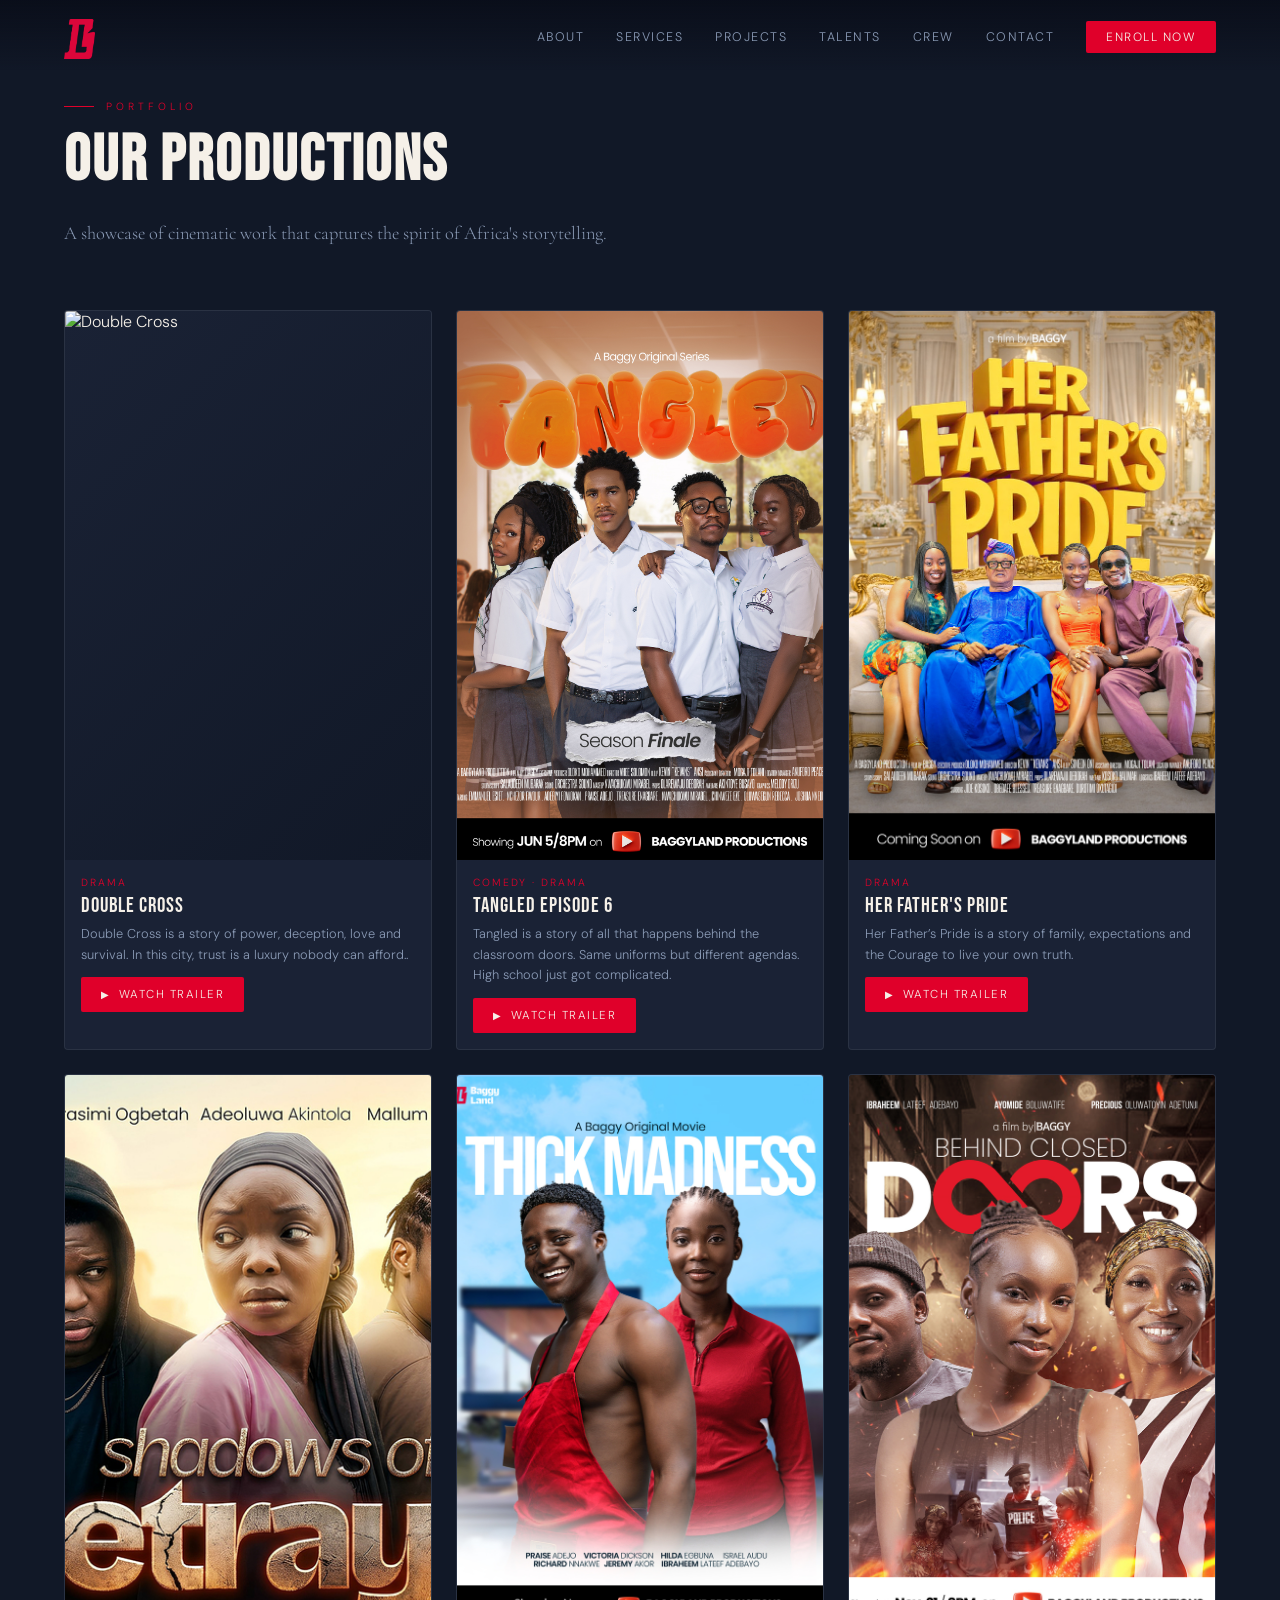
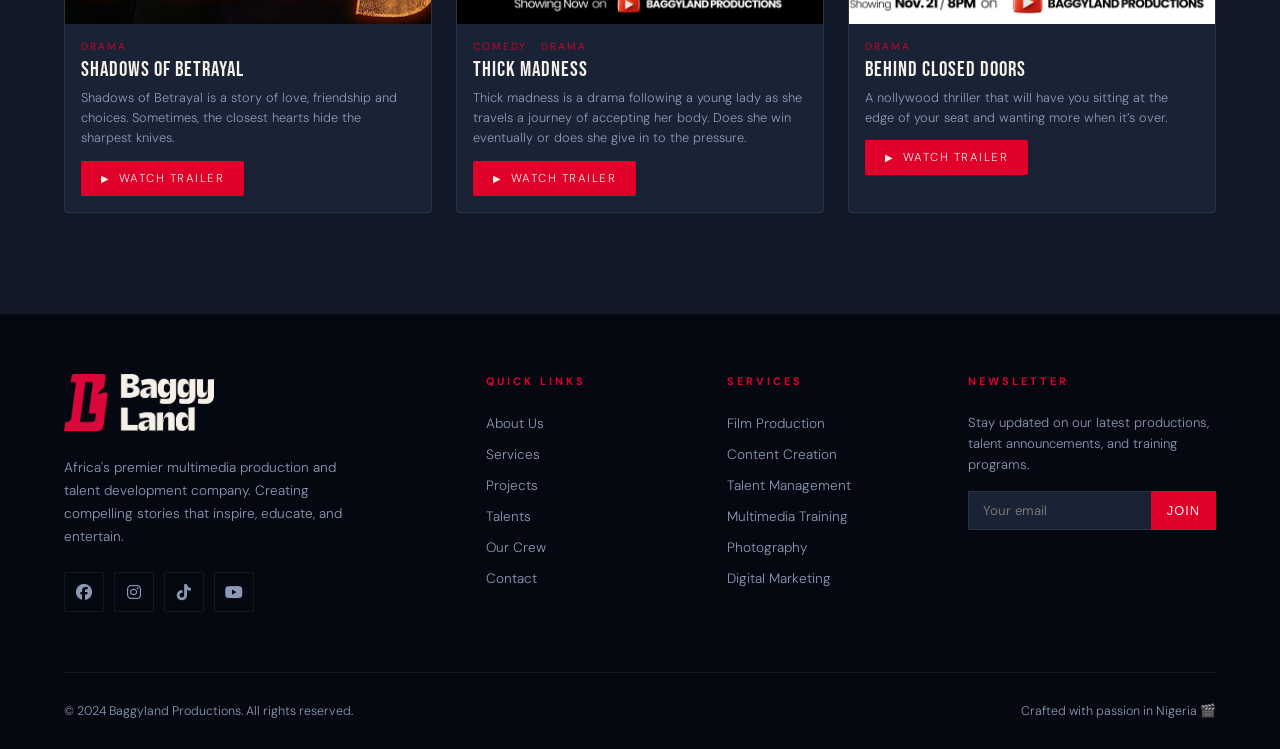
==== projects.html @ 24b7cfb7 "Initial commit" ====
<!DOCTYPE html>
<html lang="en">
<head>
<meta charset="UTF-8">
<meta name="viewport" content="width=device-width, initial-scale=1.0">
<title>Baggyland Productions | Film · Talent · Training</title>
<link rel="preconnect" href="https://fonts.googleapis.com">
<link href="https://fonts.googleapis.com/css2?family=Bebas+Neue&family=Cormorant+Garamond:ital,wght@0,300;0,400;0,600;1,300;1,400&family=DM+Sans:wght@300;400;500&display=swap" rel="stylesheet">
<link rel="stylesheet" href="https://cdnjs.cloudflare.com/ajax/libs/font-awesome/6.5.0/css/all.min.css" />
<link rel="stylesheet" href="css/style.css">
</head>
<body>

<!-- ─── NAV ─── -->
<nav id="mainNav">
  <a href="index.html" class="nav-logo">
    <!-- BAGGY<span>LAND</span> -->
     <img src="img/logo-main.png" alt="BaggyLand Productions Logo" style="height: 55px; padding-top: 15px;">
  </a>
  <ul class="nav-links" id="navLinks">
    <li><a href="#about">About</a></li>
    <li><a href="#services">Services</a></li>
    <li><a href="projects.html">Projects</a></li>
    <li><a href="#talents">Talents</a></li>
    <li><a href="#crew">Crew</a></li>
    <li><a href="#contact">Contact</a></li>
    <li><a href="#training" class="cta-nav">Enroll Now</a></li>
  </ul>
  <div class="hamburger" id="hamburger" onclick="toggleNav()">
    <span></span><span></span><span></span>
  </div>
</nav>

<!-- ─── PROJECTS ─── -->
<section id="projects">
  <div class="section-label">Portfolio</div>
  <h2 class="section-title">OUR PRODUCTIONS</h2>
  <p class="section-body">A showcase of cinematic work that captures the spirit of Africa's storytelling.</p>
  <div class="projects-grid">

    <div class="project-card">
      <div class="project-poster">
        <div class="poster-placeholder">
          <!-- <span class="poster-icon">🎬</span>
          <span class="poster-title-text">Her Father's Pride</span> -->
          <img src="img/projects/double cross idea 4.jpg" alt="Double Cross" style="width:100%;height:100%;object-fit:cover;">
        </div>
        <div class="project-overlay">
          <a href="https://youtu.be/qN17_qWhwe0?si=dh6-2VmSvGnfI-eP" target="_blank" class="btn-trailer">Watch Trailer</a>
        </div>
      </div>
      <div class="project-info">
        <div class="project-genre">Drama</div>
        <div class="project-title">Double Cross</div>
        <p class="project-synopsis">Double Cross is a story of power, deception, love and survival. In this city, trust is a luxury nobody can afford..</p>
        <a href="https://youtu.be/qN17_qWhwe0?si=dh6-2VmSvGnfI-eP" target="_blank" class="btn-trailer">Watch Trailer</a>
      </div>
    </div>


    <div class="project-card">
      <div class="project-poster">
        <div class="poster-placeholder">
          <!-- <span class="poster-icon">🎬</span>
          <span class="poster-title-text">Her Father's Pride</span> -->
          <img src="img/projects/tangled episode finale ig.jpg" alt="Tangled Episode 6" style="width:100%;height:100%;object-fit:cover;">
        </div>
        <div class="project-overlay">
          <a href="https://youtu.be/yL7bYCGACjY?si=Y28kYSCqZ-mWB1Cw" target="_blank" class="btn-trailer">Watch Trailer</a>
        </div>
      </div>
      <div class="project-info">
        <div class="project-genre">Comedy · Drama</div>
        <div class="project-title">Tangled Episode 6</div>
        <p class="project-synopsis">Tangled is a story of all that happens behind the classroom doors. Same uniforms but different agendas. High school just got complicated.</p>
        <a href="https://youtu.be/yL7bYCGACjY?si=Y28kYSCqZ-mWB1Cw" target="_blank" class="btn-trailer">Watch Trailer</a>
      </div>
    </div>

    <div class="project-card">
      <div class="project-poster">
        <div class="poster-placeholder">
          <!-- <span class="poster-icon">🎬</span>
          <span class="poster-title-text">Her Father's Pride</span> -->
          <img src="img/projects/her fathers pride.jpg" alt="Her Father's Pride" style="width:100%;height:100%;object-fit:cover;">
        </div>
        <div class="project-overlay">
          <a href="https://youtu.be/IO1jCnKLi9Q?si=PxcuFds73wme22WH" target="_blank" class="btn-trailer">Watch Trailer</a>
        </div>
      </div>
      <div class="project-info">
        <div class="project-genre">Drama</div>
        <div class="project-title">Her Father's Pride</div>
        <p class="project-synopsis">Her Father’s Pride is a story of family, expectations and the Courage to live your own truth.</p>
        <a href="https://youtu.be/IO1jCnKLi9Q?si=PxcuFds73wme22WH" target="_blank" class="btn-trailer">Watch Trailer</a>
      </div>
    </div>

    <div class="project-card">
      <div class="project-poster">
        <div class="poster-placeholder">
          <!-- <span class="poster-icon">🎬</span>
          <span class="poster-title-text">Her Father's Pride</span> -->
          <img src="img/projects/shadows of betrayal sunny.jpg" alt="Her Father's Pride" style="width:100%;height:100%;object-fit:cover;">
        </div>
        <div class="project-overlay">
          <a href="https://youtu.be/3dz8m25Ck8c?si=QY5QgHJ9HHlAJlva" target="_blank" class="btn-trailer">Watch Trailer</a>
        </div>
      </div>
      <div class="project-info">
        <div class="project-genre">Drama</div>
        <div class="project-title">Shadows of Betrayal</div>
        <p class="project-synopsis">Shadows of Betrayal is a story of love, friendship and choices. Sometimes, the closest hearts hide the sharpest knives.</p>
        <a href="https://youtu.be/3dz8m25Ck8c?si=QY5QgHJ9HHlAJlva" target="_blank" class="btn-trailer">Watch Trailer</a>
      </div>
    </div>

    <div class="project-card">
      <div class="project-poster">
        <div class="poster-placeholder">
          <!-- <span class="poster-icon">🎬</span>
          <span class="poster-title-text">Her Father's Pride</span> -->
          <img src="img/projects/thick madness  ig.jpg" alt="Her Father's Pride" style="width:100%;height:100%;object-fit:cover;">
        </div>
        <div class="project-overlay">
          <a href="https://youtu.be/GvO7kq4cH2M?si=TKH3BB3u9Kuz_dfX" target="_blank" class="btn-trailer">Watch Trailer</a>
        </div>
      </div>
      <div class="project-info">
        <div class="project-genre">Comedy · Drama</div>
        <div class="project-title">Thick Madness</div>
        <p class="project-synopsis">Thick madness is a drama following a young lady as she travels a journey of accepting her body. Does she win eventually or does she give in to the pressure.</p>
        <a href="https://youtu.be/GvO7kq4cH2M?si=TKH3BB3u9Kuz_dfX" target="_blank" class="btn-trailer">Watch Trailer</a>
      </div>
    </div>

    <!-- <div class="project-card">
      <div class="project-poster">
        <div class="poster-placeholder">
          <span class="poster-icon">🎬</span>
          <span class="poster-title-text">The Night Before Christmas</span>
        </div>
        <div class="project-overlay">
          <a href="https://www.youtube.com" target="_blank" class="btn-trailer">Watch Trailer</a>
        </div>
      </div>
      <div class="project-info">
        <div class="project-genre">Drama · Thriller</div>
        <div class="project-title">The Night Before Christmas</div>
        <p class="project-synopsis">A gripping festive thriller that unravels dark secrets hidden beneath holiday celebrations.</p>
        <a href="https://www.youtube.com" target="_blank" class="btn-trailer">Watch Trailer</a>
      </div>
    </div> -->

    <div class="project-card">
      <div class="project-poster">
        <div class="poster-placeholder">
          <!-- <span class="poster-icon">🎬</span>
          <span class="poster-title-text">Her Father's Pride</span> -->
          <img src="img/projects/behind closed doors ig.jpg" alt="Her Father's Pride" style="width:100%;height:100%;object-fit:cover;">
        </div>
        <div class="project-overlay">
          <a href="https://youtu.be/ahxPGbLmHms?si=7SV67_KSi9Z5JS1G" target="_blank" class="btn-trailer">Watch Trailer</a>
        </div>
      </div>
      <div class="project-info">
        <div class="project-genre">Drama</div>
        <div class="project-title">Behind Closed Doors</div>
        <p class="project-synopsis">A nollywood thriller that will have you sitting at the edge of your seat and wanting more when it’s over.</p>
        <a href="https://youtu.be/ahxPGbLmHms?si=7SV67_KSi9Z5JS1G" target="_blank" class="btn-trailer">Watch Trailer</a>
      </div>
    </div>

    <!-- <div class="project-card" style="display:flex;align-items:center;justify-content:center;min-height:300px;border-style:dashed;">
      <div style="text-align:center;padding:40px;">
        <span style="font-size:2rem;display:block;margin-bottom:12px;opacity:0.3;">+</span>
        <div style="font-size:0.72rem;letter-spacing:2px;text-transform:uppercase;color:var(--text-muted);">More Coming Soon</div>
      </div>
    </div> -->

  </div>

</section>

<!-- ─── FOOTER ─── -->
<footer>
  <div class="footer-grid">
    <div class="footer-brand">
      <a href="index.html" class="nav-logo">
        <img src="img/footer logo.png" alt="BaggyLand Productions Logo" style="width: 150px;">
      </a>
      <p>Africa's premier multimedia production and talent development company. Creating compelling stories that inspire, educate, and entertain.</p>
      <div class="social-links" style="margin-top:1.5rem;">
        <a href="#" class="social-btn" title="Facebook"><span class="fab fa-facebook"></span></a>
        <a href="#" class="social-btn" title="Instagram"><span class="fab fa-instagram"></span></a>
        <a href="#" class="social-btn" title="TikTok"><span class="fab fa-tiktok"></span></a>
        <a href="#" class="social-btn" title="YouTube"><span class="fab fa-youtube"></span></a>
      </div>
    </div>
    <div class="footer-col">
      <h4>Quick Links</h4>
      <ul>
        <li><a href="#about">About Us</a></li>
        <li><a href="#services">Services</a></li>
        <li><a href="projects.html">Projects</a></li>
        <li><a href="#talents">Talents</a></li>
        <li><a href="#crew">Our Crew</a></li>
        <li><a href="#contact">Contact</a></li>
      </ul>
    </div>
    <div class="footer-col">
      <h4>Services</h4>
      <ul>
        <li><a href="#services">Film Production</a></li>
        <li><a href="#services">Content Creation</a></li>
        <li><a href="#services">Talent Management</a></li>
        <li><a href="#training">Multimedia Training</a></li>
        <li><a href="#services">Photography</a></li>
        <li><a href="#services">Digital Marketing</a></li>
      </ul>
    </div>
    <div class="footer-col">
      <h4>Newsletter</h4>
      <p style="font-size:0.82rem;color:var(--text-muted);line-height:1.6;margin-bottom:0.5rem;">Stay updated on our latest productions, talent announcements, and training programs.</p>
      <div class="newsletter-form">
        <input type="email" placeholder="Your email">
        <button type="button" onclick="handleNewsletter()">Join</button>
      </div>
    </div>
  </div>
  <div class="footer-bottom">
    <span>© 2024 Baggyland Productions. All rights reserved.</span>
    <span>Crafted with passion in Nigeria 🎬</span>
  </div>
</footer>

<script src="js/main.js"></script>
</body>
</html>
---- css/style.css ----
:root {
    --navy: #0a0e1a;
    --navy-mid: #111827;
    --navy-light: #1a2235;
    --red: #e0002a;
    --red-dark: #b00020;
    --white: #f5f0e8;
    --cream: #ede8df;
    --gold: #c9a84c;
    --text-muted: #8a9ab5;
    --border: rgba(255,255,255,0.07);
  }

  *, *::before, *::after { box-sizing: border-box; margin: 0; padding: 0; }

  html { scroll-behavior: smooth; }

  body {
    background: var(--navy);
    color: var(--white);
    font-family: 'DM Sans', sans-serif;
    font-weight: 300;
    overflow-x: hidden;
  }

  /* ─── SCROLLBAR ─── */
  ::-webkit-scrollbar { width: 4px; }
  ::-webkit-scrollbar-track { background: var(--navy); }
  ::-webkit-scrollbar-thumb { background: var(--red); border-radius: 2px; }

  /* ─── NAV ─── */
  nav {
    position: fixed; top: 0; width: 100%; z-index: 999;
    padding: 0 5%;
    display: flex; align-items: center; justify-content: space-between;
    height: 70px;
    background: linear-gradient(to bottom, rgba(10,14,26,0.98), rgba(10,14,26,0.0));
    transition: background 0.4s;
  }
  nav.scrolled { background: rgba(10,14,26,0.98); border-bottom: 1px solid var(--border); }

  .nav-logo {
    font-family: 'Bebas Neue', sans-serif;
    font-size: 1.6rem;
    letter-spacing: 2px;
    color: var(--white);
    text-decoration: none;
  }
  .nav-logo span { color: var(--red); }
  
  .nav-links {
    display: flex; gap: 2rem; list-style: none;
    align-items: center;
  }
  .nav-links a {
    color: var(--text-muted); text-decoration: none;
    font-size: 0.78rem; letter-spacing: 1.5px; text-transform: uppercase;
    transition: color 0.2s;
  }
  .nav-links a:hover { color: var(--white); }
  .nav-links .cta-nav {
    background: var(--red); color: var(--white);
    padding: 8px 20px; border-radius: 2px;
    font-size: 0.75rem; letter-spacing: 1.5px;
  }
  .nav-links .cta-nav:hover { background: var(--red-dark); color: var(--white); }

  .hamburger { display: none; flex-direction: column; gap: 5px; cursor: pointer; }
  .hamburger span { width: 24px; height: 2px; background: var(--white); transition: all 0.3s; }

  /* ─── HERO ─── */
  #hero {
    position: relative; height: 100vh; min-height: 650px;
    display: flex; align-items: center;
    overflow: hidden;
  }

  .hero-bg {
    position: absolute; inset: 0;
    background: linear-gradient(135deg, #0a0e1a 0%, #1a0a0f 50%, #0a0e1a 100%);
  }

  .hero-film-strips {
    position: absolute; inset: 0; pointer-events: none;
    overflow: hidden;
  }
  .strip {
    position: absolute; top: 0; bottom: 0; width: 80px;
    opacity: 0.04;
    background: repeating-linear-gradient(
      to bottom,
      transparent 0px, transparent 50px,
      #fff 50px, #fff 54px,
      transparent 54px, transparent 104px
    );
  }
  .strip:nth-child(1) { left: 5%; }
  .strip:nth-child(2) { right: 5%; }

  .hero-glow {
    position: absolute; top: 50%; left: 50%;
    transform: translate(-50%, -50%);
    width: 800px; height: 800px;
    background: radial-gradient(circle, rgba(224,0,42,0.12) 0%, transparent 70%);
    pointer-events: none;
  }

  .hero-content {
    position: relative; z-index: 2;
    padding: 0 5%; max-width: 900px;
    animation: heroIn 1.2s ease both;
  }
  @keyframes heroIn {
    from { opacity: 0; transform: translateY(40px); }
    to { opacity: 1; transform: translateY(0); }
  }

  .hero-tag {
    display: inline-block;
    font-size: 0.7rem; letter-spacing: 3px; text-transform: uppercase;
    color: var(--red); margin-bottom: 1.5rem;
    border-left: 2px solid var(--red); padding-left: 12px;
  }

  .hero-title {
    font-family: 'Bebas Neue', sans-serif;
    font-size: clamp(4rem, 10vw, 8rem);
    line-height: 0.9;
    letter-spacing: 3px;
    margin-bottom: 1.5rem;
  }
  .hero-title .line2 { color: var(--red); }

  .hero-sub {
    font-family: 'Cormorant Garamond', serif;
    font-size: clamp(1.1rem, 2vw, 1.4rem);
    font-style: italic; color: var(--text-muted);
    margin-bottom: 2.5rem; max-width: 500px;
    line-height: 1.6;
  }

  .hero-btns { display: flex; gap: 1rem; flex-wrap: wrap; }

  .btn-primary {
    background: var(--red); color: var(--white);
    padding: 14px 32px; text-decoration: none;
    font-size: 0.78rem; letter-spacing: 2px; text-transform: uppercase;
    border-radius: 2px; transition: all 0.2s;
    display: inline-block;
  }
  .btn-primary:hover { background: var(--red-dark); transform: translateY(-1px); }

  .btn-outline {
    border: 1px solid rgba(255,255,255,0.3); color: var(--white);
    padding: 14px 32px; text-decoration: none;
    font-size: 0.78rem; letter-spacing: 2px; text-transform: uppercase;
    border-radius: 2px; transition: all 0.2s;
    display: inline-block;
  }
  .btn-outline:hover { border-color: var(--white); background: rgba(255,255,255,0.05); }

  .hero-scroll {
    position: absolute; bottom: 2rem; left: 50%; transform: translateX(-50%);
    display: flex; flex-direction: column; align-items: center; gap: 8px;
    font-size: 0.65rem; letter-spacing: 2px; text-transform: uppercase;
    color: var(--text-muted); animation: bounce 2s infinite;
  }
  .hero-scroll::after {
    content: ''; width: 1px; height: 40px;
    background: linear-gradient(to bottom, var(--text-muted), transparent);
  }
  @keyframes bounce { 0%,100%{transform:translateX(-50%) translateY(0)} 50%{transform:translateX(-50%) translateY(6px)} }

  /* ─── SECTIONS ─── */
  section { padding: 100px 5%; }

  .section-label {
    font-size: 0.65rem; letter-spacing: 4px; text-transform: uppercase;
    color: var(--red); margin-bottom: 1rem;
    display: flex; align-items: center; gap: 12px;
  }
  .section-label::before { content: ''; width: 30px; height: 1px; background: var(--red); }

  .section-title {
    font-family: 'Bebas Neue', sans-serif;
    font-size: clamp(2.5rem, 5vw, 4rem);
    letter-spacing: 2px; line-height: 1;
    margin-bottom: 1.5rem;
  }

  .section-body {
    font-family: 'Cormorant Garamond', serif;
    font-size: 1.15rem; line-height: 1.8;
    color: var(--text-muted); max-width: 600px;
  }

  /* ─── ABOUT ─── */
  #about { background: var(--navy-mid); }
  .about-grid {
    display: grid; grid-template-columns: 1fr 1fr; gap: 80px;
    align-items: center; margin-top: 60px;
  }
  .about-visual {
    position: relative;
    height: 420px;
  }
  .about-card {
    position: absolute;
    background: var(--navy-light);
    border: 1px solid var(--border);
    padding: 24px;
    border-radius: 4px;
  }
  .about-card:nth-child(1) { top: 0; left: 0; right: 20%; bottom: 20%; }
  .about-card:nth-child(2) { bottom: 0; right: 0; width: 55%; height: 55%;
    border-top: 3px solid var(--red); }

  .about-card-inner {
    display: flex; flex-direction: column; justify-content: flex-end; height: 100%;
  }
  .about-stat-num {
    font-family: 'Bebas Neue', sans-serif;
    font-size: 3.5rem; color: var(--red); letter-spacing: 2px;
  }
  .about-stat-label { font-size: 0.75rem; letter-spacing: 2px; text-transform: uppercase; color: var(--text-muted); }

  .about-text h3 {
    font-family: 'Cormorant Garamond', serif;
    font-size: 1.6rem; font-style: italic;
    margin-bottom: 1.5rem; color: var(--gold);
    line-height: 1.4;
  }

  .values-list { display: flex; flex-wrap: wrap; gap: 10px; margin-top: 2rem; }
  .value-tag {
    padding: 6px 16px; border: 1px solid var(--border);
    font-size: 0.7rem; letter-spacing: 2px; text-transform: uppercase;
    color: var(--text-muted); border-radius: 2px;
    transition: all 0.2s;
  }
  .value-tag:hover { border-color: var(--red); color: var(--red); }

  /* ─── SERVICES ─── */
  #services { position: relative; overflow: hidden; }

  .services-grid {
    display: grid; grid-template-columns: repeat(auto-fill, minmax(260px, 1fr));
    gap: 1px; background: var(--border);
    margin-top: 60px; border: 1px solid var(--border);
  }

  .service-card {
    background: var(--navy);
    padding: 40px 30px;
    position: relative; overflow: hidden;
    transition: background 0.3s;
    cursor: default;
  }
  .service-card::before {
    content: ''; position: absolute; top: 0; left: 0;
    width: 0; height: 3px; background: var(--red);
    transition: width 0.4s;
  }
  .service-card:hover { background: var(--navy-light); }
  .service-card:hover::before { width: 100%; }

  .service-icon {
    font-size: 2rem; margin-bottom: 1.5rem;
    display: block;
  }

  .service-name {
    font-family: 'Bebas Neue', sans-serif;
    font-size: 1.4rem; letter-spacing: 1px;
    margin-bottom: 0.75rem;
  }

  .service-desc { font-size: 0.85rem; color: var(--text-muted); line-height: 1.7; }

  /* ─── PROJECTS ─── */
  #projects { background: var(--navy-mid); }

  .projects-grid {
    display: grid;
    grid-template-columns: repeat(auto-fill, minmax(280px, 1fr));
    gap: 24px; margin-top: 60px;
  }

  .project-card {
    position: relative; overflow: hidden;
    border-radius: 4px;
    background: var(--navy-light);
    border: 1px solid var(--border);
    group: hover;
    transition: transform 0.3s, box-shadow 0.3s;
  }
  .project-card:hover { transform: translateY(-6px); box-shadow: 0 20px 50px rgba(0,0,0,0.5); }

  .project-poster {
    width: 100%; aspect-ratio: 2/3;
    background: var(--navy-light);
    position: relative; overflow: hidden;
  }

  .poster-placeholder {
    width: 100%; height: 100%;
    display: flex; flex-direction: column;
    align-items: center; justify-content: center;
    gap: 8px;
    background: linear-gradient(135deg, var(--navy-light), var(--navy-mid));
  }
  .poster-placeholder .poster-icon { font-size: 3rem; opacity: 0.4; }
  .poster-placeholder .poster-title-text {
    font-family: 'Bebas Neue', sans-serif;
    font-size: 1rem; letter-spacing: 2px;
    color: rgba(255,255,255,0.3); text-align: center;
    padding: 0 20px;
  }

  .project-overlay {
    position: absolute; inset: 0;
    background: linear-gradient(to top, rgba(10,14,26,0.95) 0%, transparent 60%);
    display: flex; flex-direction: column; justify-content: flex-end;
    padding: 20px;
    opacity: 0; transition: opacity 0.3s;
  }
  .project-card:hover .project-overlay { opacity: 1; }

  .project-info { padding: 16px; }

  .project-genre {
    font-size: 0.65rem; letter-spacing: 2px; text-transform: uppercase;
    color: var(--red); margin-bottom: 4px;
  }
  .project-title {
    font-family: 'Bebas Neue', sans-serif;
    font-size: 1.3rem; letter-spacing: 1px;
    margin-bottom: 6px;
  }
  .project-synopsis { font-size: 0.8rem; color: var(--text-muted); line-height: 1.6; }

  .btn-trailer {
    display: inline-flex; align-items: center; gap: 8px;
    background: var(--red); color: var(--white);
    padding: 10px 20px; text-decoration: none;
    font-size: 0.72rem; letter-spacing: 1.5px; text-transform: uppercase;
    border-radius: 2px; margin-top: 12px;
    transition: background 0.2s;
  }
  .btn-trailer:hover { background: var(--red-dark); }
  .btn-trailer::before { content: '▶'; font-size: 0.6rem; }

  /* ─── STATS ─── */
  #stats {
    background: var(--red);
    padding: 70px 5%;
  }
  .stats-grid {
    display: grid; grid-template-columns: repeat(4, 1fr);
    gap: 40px; text-align: center;
  }
  .stat-num {
    font-family: 'Bebas Neue', sans-serif;
    font-size: clamp(3rem, 5vw, 5rem);
    letter-spacing: 2px; color: var(--white);
    display: block;
  }
  .stat-label {
    font-size: 0.72rem; letter-spacing: 3px; text-transform: uppercase;
    color: rgba(255,255,255,0.7); margin-top: 6px;
  }

  /* ─── TALENTS ─── */
  #talents { background: var(--navy); }

  .talents-grid {
    display: grid;
    grid-template-columns: repeat(auto-fill, minmax(180px, 1fr));
    gap: 20px; margin-top: 60px;
  }

  .talent-card {
    text-align: center; cursor: pointer;
    transition: transform 0.2s;
  }
  .talent-card:hover { transform: translateY(-4px); }

  .talent-avatar {
    width: 100%; aspect-ratio: 1;
    border-radius: 4px;
    background: linear-gradient(135deg, var(--navy-light), var(--navy-mid));
    border: 1px solid var(--border);
    display: flex; align-items: center; justify-content: center;
    font-size: 3rem;
    margin-bottom: 12px; overflow: hidden;
    position: relative; transition: all 0.3s;
  }
  .talent-avatar img { width: 100%; height: 100%; object-fit: cover; }
  .talent-card:hover .talent-avatar { border-color: var(--red); }
  .talent-avatar-overlay {
    position: absolute; inset: 0;
    background: rgba(224,0,42,0.8);
    display: flex; align-items: center; justify-content: center;
    font-size: 0.7rem; letter-spacing: 1.5px; text-transform: uppercase;
    opacity: 0; transition: opacity 0.3s;
  }
  .talent-card:hover .talent-avatar-overlay { opacity: 1; }

  .talent-name {
    font-family: 'Cormorant Garamond', serif;
    font-size: 1rem; font-weight: 600;
    margin-bottom: 4px;
  }
  .talent-cat {
    font-size: 0.65rem; letter-spacing: 2px; text-transform: uppercase;
    color: var(--text-muted);
  }

  /* ─── TRAINING ─── */
  #training { background: var(--navy-mid); }

  .training-grid {
    display: grid; grid-template-columns: 1fr 1.3fr;
    gap: 80px; align-items: center; margin-top: 60px;
  }

  .course-list { display: flex; flex-direction: column; gap: 2px; }

  .course-item {
    display: flex; align-items: center; justify-content: space-between;
    padding: 18px 20px;
    border: 1px solid var(--border);
    cursor: pointer; transition: all 0.2s;
    background: var(--navy);
  }
  .course-item:hover { background: var(--navy-light); border-color: var(--red); }

  .course-item-left { display: flex; align-items: center; gap: 16px; }
  .course-num { font-family: 'Bebas Neue', sans-serif; font-size: 1.2rem; color: var(--red); width: 30px; }
  .course-name { font-size: 0.9rem; letter-spacing: 0.5px; }
  .course-duration { font-size: 0.72rem; color: var(--text-muted); letter-spacing: 1px; }

  .training-cta-box {
    background: var(--navy);
    border: 1px solid var(--border);
    padding: 50px 40px;
    border-top: 3px solid var(--red);
    position: relative;
  }

  .training-cta-box h3 {
    font-family: 'Bebas Neue', sans-serif;
    font-size: 2.5rem; letter-spacing: 2px;
    margin-bottom: 1rem;
  }

  .training-cta-box p {
    font-family: 'Cormorant Garamond', serif;
    font-size: 1.1rem; color: var(--text-muted);
    line-height: 1.7; margin-bottom: 2rem;
  }

  /* ─── TESTIMONIALS ─── */
  #testimonials { background: var(--navy); }

  .testimonials-grid {
    display: grid; grid-template-columns: repeat(auto-fill, minmax(300px, 1fr));
    gap: 24px; margin-top: 60px;
  }

  .testimonial-card {
    background: var(--navy-light);
    border: 1px solid var(--border);
    padding: 36px 30px;
    border-radius: 4px;
    position: relative;
  }
  .testimonial-card::before {
    content: '"';
    font-family: 'Cormorant Garamond', serif;
    font-size: 5rem; color: var(--red);
    position: absolute; top: 10px; right: 20px;
    line-height: 1; opacity: 0.5;
  }

  .testimonial-text {
    font-family: 'Cormorant Garamond', serif;
    font-size: 1.05rem; font-style: italic;
    color: var(--cream); line-height: 1.7;
    margin-bottom: 1.5rem;
  }

  .testimonial-author { display: flex; align-items: center; gap: 12px; }
  .testimonial-avatar {
    width: 44px; height: 44px; border-radius: 50%;
    background: var(--navy-mid); border: 2px solid var(--red);
    display: flex; align-items: center; justify-content: center;
    font-size: 1.2rem;
  }
  .testimonial-name { font-weight: 500; font-size: 0.9rem; }
  .testimonial-role { font-size: 0.7rem; letter-spacing: 1.5px; text-transform: uppercase; color: var(--text-muted); }

  /* ─── CREW ─── */
  #crew { background: var(--navy-mid); }

  .crew-grid {
    display: grid; grid-template-columns: repeat(auto-fill, minmax(250px, 1fr));
    gap: 24px; margin-top: 60px;
  }

  .crew-card {
    background: var(--navy); border: 1px solid var(--border);
    border-radius: 4px; overflow: hidden;
    transition: transform 0.2s, border-color 0.2s;
  }
  .crew-card:hover { transform: translateY(-4px); border-color: var(--red); }

  .crew-photo {
    aspect-ratio: 3/4; background: var(--navy-light);
    display: flex; align-items: center; justify-content: center;
    font-size: 3.5rem; overflow: hidden;
    border-bottom: 3px solid var(--red);
  }

  .crew-photo img { width: 100%; height: 100%; object-fit: cover; }

  .crew-info { padding: 18px 16px; }
  .crew-name {
    font-family: 'Cormorant Garamond', serif;
    font-size: 1.1rem; font-weight: 600; margin-bottom: 4px;
  }
  .crew-position {
    font-size: 0.68rem; letter-spacing: 2px; text-transform: uppercase;
    color: var(--red);
  }

  /* ─── CONTACT ─── */
  #contact { background: var(--navy); }

  .contact-grid {
    display: grid; grid-template-columns: 1fr 1.5fr;
    gap: 80px; margin-top: 60px;
  }

  .contact-info h3 {
    font-family: 'Bebas Neue', sans-serif;
    font-size: 2rem; letter-spacing: 2px; margin-bottom: 1.5rem;
  }

  .contact-item {
    display: flex; align-items: flex-start; gap: 16px;
    margin-bottom: 1.5rem;
  }
  .contact-icon {
    width: 40px; height: 40px; background: rgba(224,0,42,0.1);
    border: 1px solid rgba(224,0,42,0.3); border-radius: 2px;
    display: flex; align-items: center; justify-content: center;
    font-size: 1rem; flex-shrink: 0;
  }
  .contact-item-text { font-size: 0.88rem; line-height: 1.6; color: var(--text-muted); }
  .contact-item-label { font-size: 0.65rem; letter-spacing: 2px; text-transform: uppercase; color: var(--red); margin-bottom: 4px; }

  .social-links { display: flex; gap: 10px; margin-top: 2rem; }
  .social-btn {
    width: 40px; height: 40px;
    border: 1px solid var(--border);
    display: flex; align-items: center; justify-content: center;
    text-decoration: none; font-size: 1rem;
    border-radius: 2px; transition: all 0.2s;
    color: var(--text-muted);
  }
  .social-btn:hover { border-color: var(--red); color: var(--white); background: rgba(224,0,42,0.1); }

  /* ─── FORM ─── */
  .contact-form { display: flex; flex-direction: column; gap: 16px; }

  .form-row { display: grid; grid-template-columns: 1fr 1fr; gap: 16px; }

  .form-group { display: flex; flex-direction: column; gap: 8px; }
  .form-group label {
    font-size: 0.68rem; letter-spacing: 2px; text-transform: uppercase;
    color: var(--text-muted);
  }
  .form-group input,
  .form-group select,
  .form-group textarea {
    background: var(--navy-light); border: 1px solid var(--border);
    color: var(--white); padding: 12px 16px;
    font-family: 'DM Sans', sans-serif; font-size: 0.88rem;
    border-radius: 2px; outline: none;
    transition: border-color 0.2s;
  }
  .form-group input:focus,
  .form-group select:focus,
  .form-group textarea:focus { border-color: var(--red); }
  .form-group textarea { resize: vertical; min-height: 120px; }
  .form-group select option { background: var(--navy-light); }

  /* ─── ENROLLMENT MODAL ─── */
  .modal-overlay {
    position: fixed; inset: 0; z-index: 9999;
    background: rgba(0,0,0,0.85);
    display: flex; align-items: center; justify-content: center;
    padding: 20px;
    opacity: 0; pointer-events: none;
    transition: opacity 0.3s;
  }
  .modal-overlay.active { opacity: 1; pointer-events: all; }

  .modal {
    background: var(--navy-mid);
    border: 1px solid var(--border); border-top: 3px solid var(--red);
    border-radius: 4px; padding: 50px 40px;
    max-width: 700px; width: 100%;
    max-height: 90vh; overflow-y: auto;
    transform: translateY(30px); transition: transform 0.3s;
  }
  .modal-overlay.active .modal { transform: translateY(0); }

  .modal h2 {
    font-family: 'Bebas Neue', sans-serif;
    font-size: 2.2rem; letter-spacing: 2px; margin-bottom: 0.5rem;
  }
  .modal p { color: var(--text-muted); font-size: 0.88rem; margin-bottom: 2rem; }

  .modal-close {
    position: absolute; top: 20px; right: 20px;
    width: 36px; height: 36px;
    background: transparent; border: 1px solid var(--border);
    color: var(--white); cursor: pointer; border-radius: 2px;
    font-size: 1.2rem;
    display: flex; align-items: center; justify-content: center;
  }
  .modal-close:hover { background: var(--red); border-color: var(--red); }

  /* ─── FOOTER ─── */
  footer {
    background: #050810;
    border-top: 1px solid var(--border);
    padding: 60px 5% 30px;
  }

  .footer-grid {
    display: grid; grid-template-columns: 2fr 1fr 1fr 1fr;
    gap: 60px; margin-bottom: 60px;
  }

  .footer-brand .nav-logo { display: block; font-size: 1.8rem; margin-bottom: 1rem; }
  .footer-brand p { font-size: 0.85rem; color: var(--text-muted); line-height: 1.7; max-width: 280px; }

  .footer-col h4 {
    font-size: 0.68rem; letter-spacing: 3px; text-transform: uppercase;
    color: var(--red); margin-bottom: 1.5rem;
  }
  .footer-col ul { list-style: none; display: flex; flex-direction: column; gap: 10px; }
  .footer-col ul a {
    color: var(--text-muted); text-decoration: none;
    font-size: 0.85rem; transition: color 0.2s;
  }
  .footer-col ul a:hover { color: var(--white); }

  .newsletter-form { display: flex; gap: 0; margin-top: 1rem; }
  .newsletter-form input {
    flex: 1; background: var(--navy-light); border: 1px solid var(--border);
    border-right: none; color: var(--white); padding: 10px 14px;
    font-family: 'DM Sans', sans-serif; font-size: 0.82rem;
    outline: none;
  }
  .newsletter-form button {
    background: var(--red); border: none; color: var(--white);
    padding: 10px 16px; cursor: pointer; font-size: 0.8rem;
    letter-spacing: 1px; text-transform: uppercase;
    transition: background 0.2s;
  }
  .newsletter-form button:hover { background: var(--red-dark); }

  .footer-bottom {
    border-top: 1px solid var(--border);
    padding-top: 30px;
    display: flex; justify-content: space-between; align-items: center;
    font-size: 0.78rem; color: var(--text-muted);
  }

  /* ─── MOBILE ─── */
  @media (max-width: 900px) {
    .about-grid,
    .training-grid,
    .contact-grid { grid-template-columns: 1fr; gap: 40px; }
    .about-visual { height: 280px; }
    .stats-grid { grid-template-columns: repeat(2,1fr); gap: 24px; }
    .footer-grid { grid-template-columns: 1fr 1fr; gap: 40px; }
    .form-row { grid-template-columns: 1fr; }
  }

  @media (max-width: 640px) {
    nav .nav-links { display: none; }
    .nav-links.open {
      display: flex; flex-direction: column;
      position: fixed; top: 70px; inset-inline: 0;
      background: var(--navy-mid); padding: 30px 5%;
      border-bottom: 1px solid var(--border);
      gap: 1.5rem; z-index: 998;
    }
    .hamburger { display: flex; }
    .stats-grid { grid-template-columns: repeat(2,1fr); }
    .footer-grid { grid-template-columns: 1fr; }
    .footer-bottom { flex-direction: column; gap: 12px; text-align: center; }
    .modal { padding: 30px 20px; }
    section { padding: 70px 5%; }
  }

  /* ─── UTILITY ─── */
  .text-red { color: var(--red); }
  .mt-6 { margin-top: 1.5rem; }

  /* ─── BOOKING MODAL ─── */
  #bookingModal .modal { max-width: 600px; }
  #bookingModal .talent-booked-name { color: var(--red); }

  /* ─── TOAST ─── */
  .toast {
    position: fixed; bottom: 30px; right: 30px; z-index: 99999;
    background: var(--navy-light); border: 1px solid var(--red);
    color: var(--white); padding: 16px 24px;
    border-radius: 4px; font-size: 0.88rem;
    transform: translateY(100px); opacity: 0;
    transition: all 0.3s;
  }
  .toast.show { transform: translateY(0); opacity: 1; }
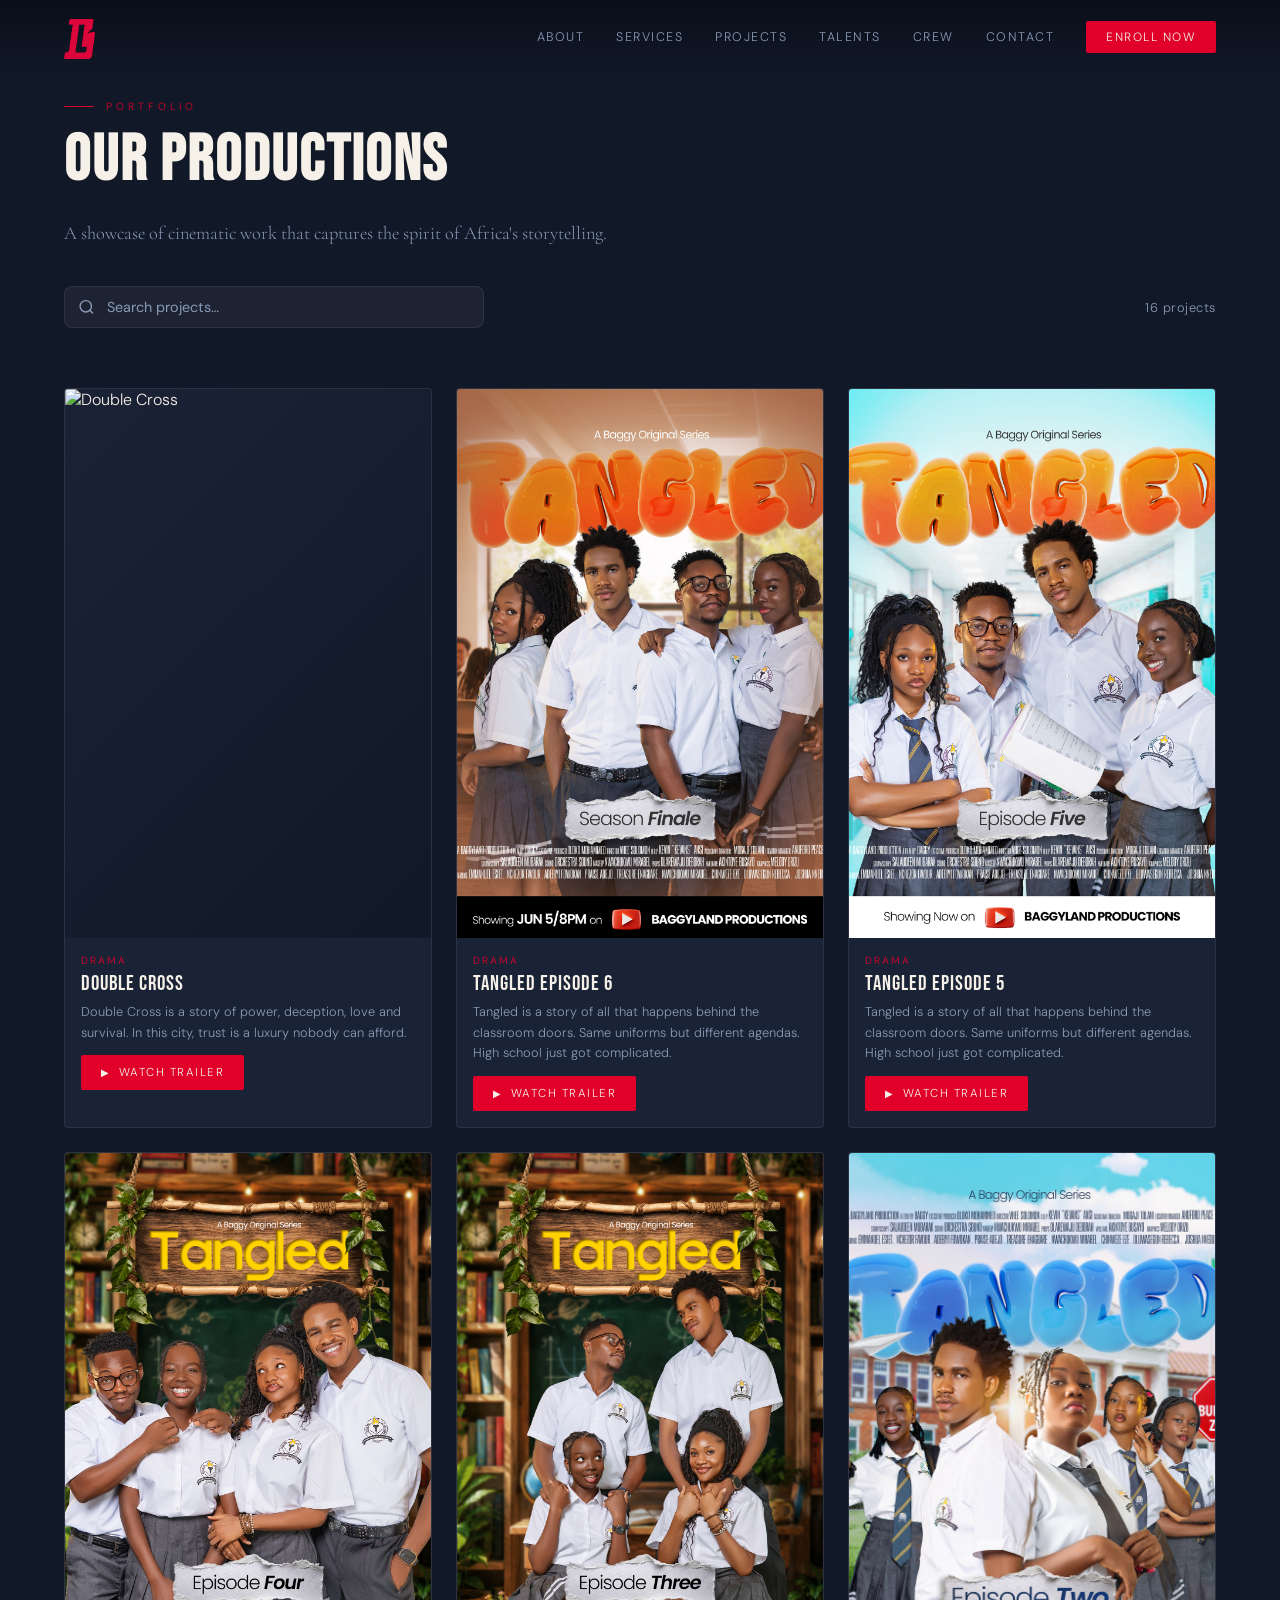
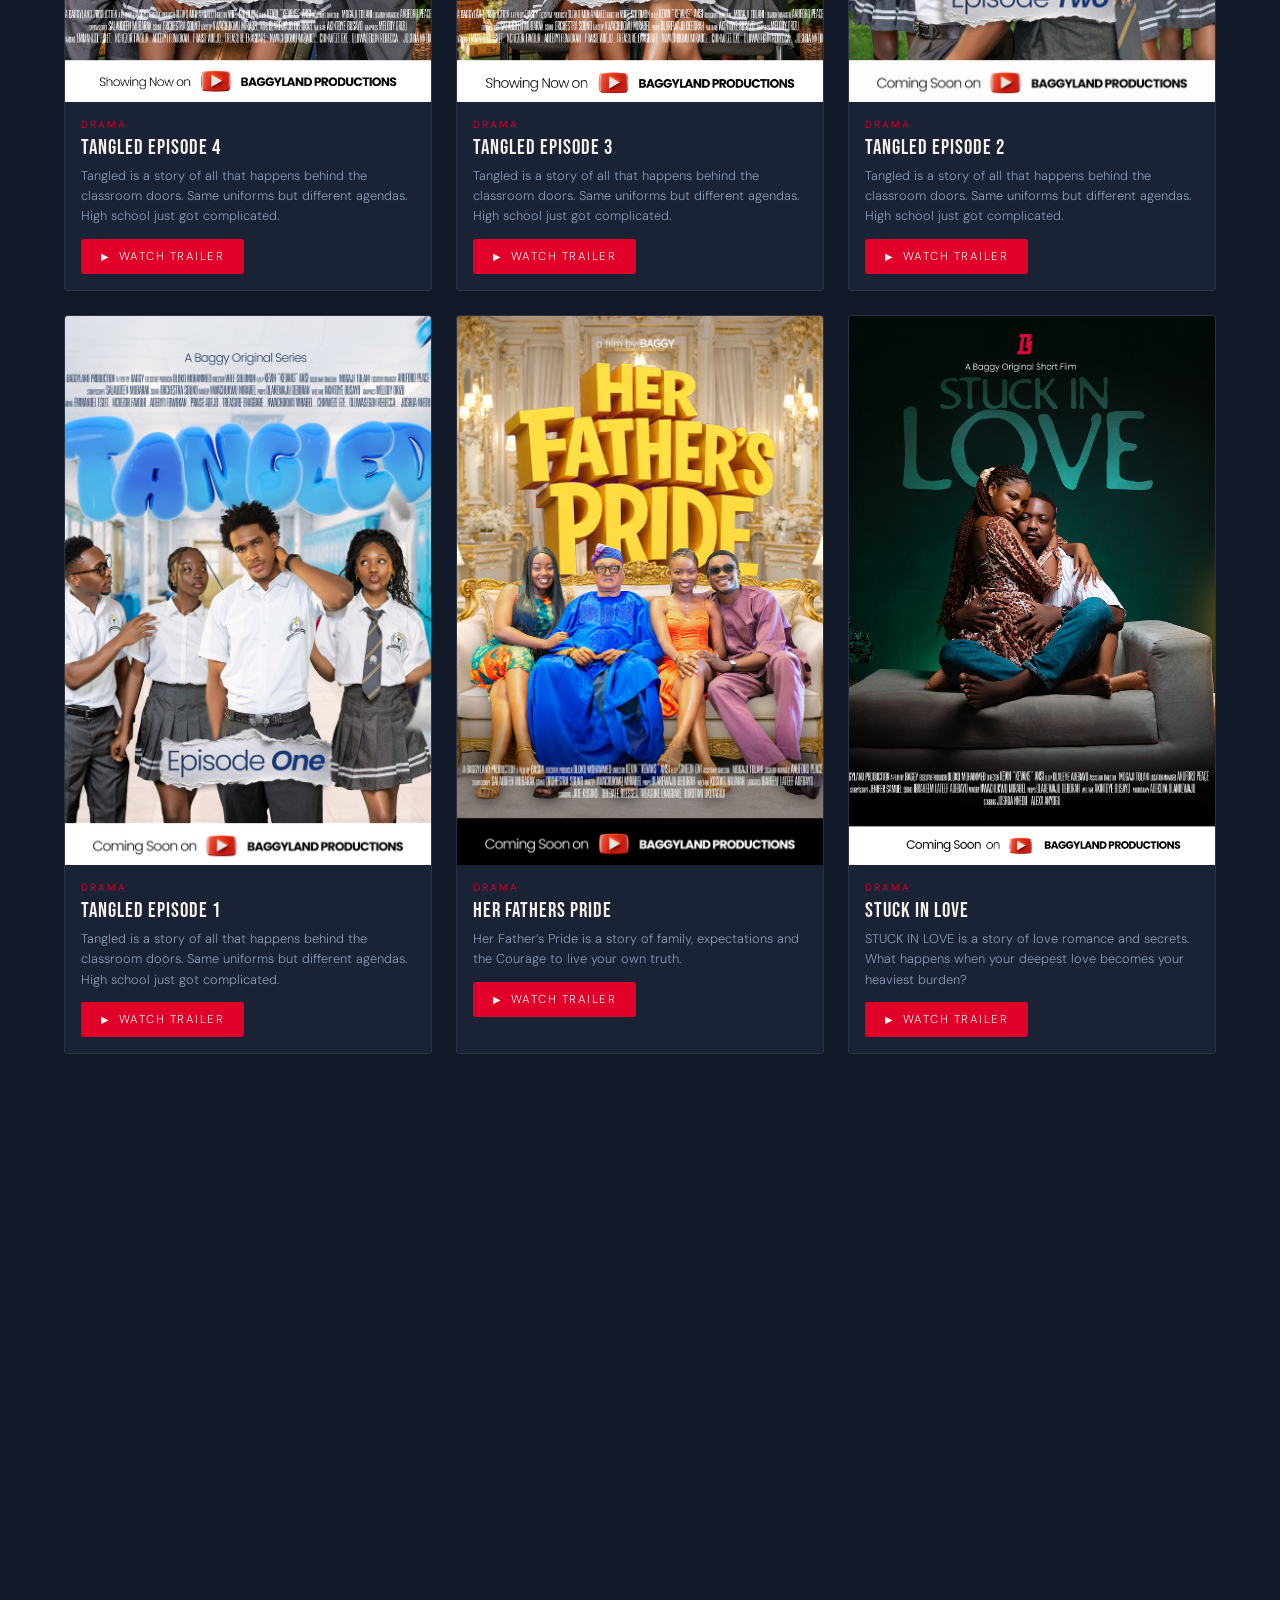
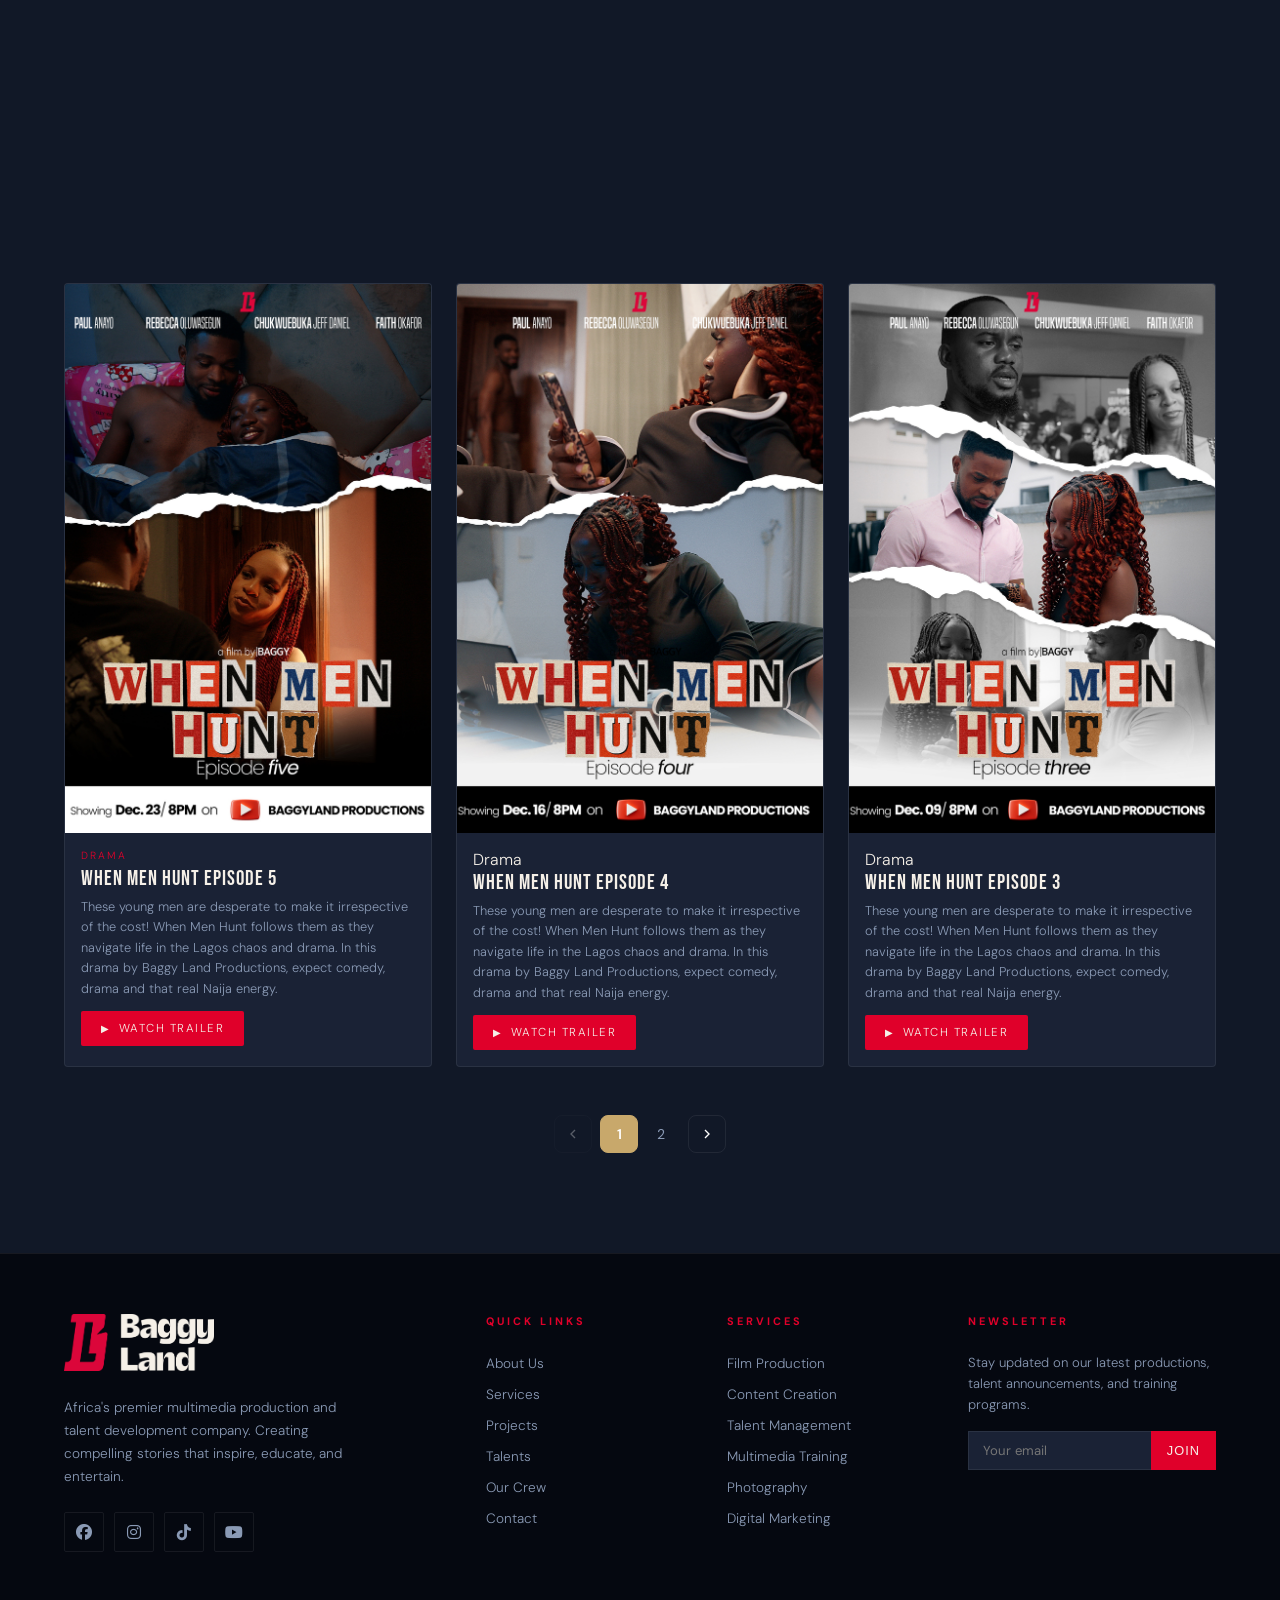
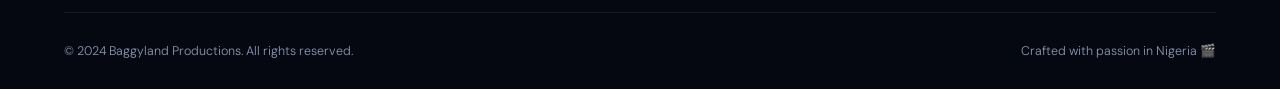
==== commit 0fcdf051: "Added some projects" ====
--- a/projects.html
+++ b/projects.html
@@ -9,6 +9,185 @@
 <link rel="stylesheet" href="https://cdnjs.cloudflare.com/ajax/libs/font-awesome/6.5.0/css/all.min.css" />
 <link rel="stylesheet" href="css/style.css">
 </head>
+
+<!-- =====================================================
+  STYLES — paste into your main CSS or a <style> tag
+====================================================== -->
+<style>
+/* Controls bar */
+.projects-controls {
+  display: flex;
+  align-items: center;
+  justify-content: space-between;
+  gap: 16px;
+  margin-bottom: 20px;
+  flex-wrap: wrap;
+  margin-top: 36px;
+}
+ 
+.projects-search-wrap {
+  position: relative;
+  flex: 1;
+  max-width: 420px;
+}
+ 
+.search-icon {
+  position: absolute;
+  left: 14px;
+  top: 50%;
+  transform: translateY(-50%);
+  width: 17px;
+  height: 17px;
+  color: var(--text-muted, #888);
+  pointer-events: none;
+}
+ 
+.projects-search {
+  width: 100%;
+  padding: 11px 40px 11px 42px;
+  border: 1px solid var(--border, rgba(255,255,255,0.12));
+  border-radius: 8px;
+  background: var(--card-bg, rgba(255,255,255,0.05));
+  color: var(--text, #fff);
+  font-size: 0.9rem;
+  font-family: inherit;
+  outline: none;
+  transition: border-color 0.2s;
+  box-sizing: border-box;
+}
+ 
+.projects-search::placeholder { color: var(--text-muted, #888); }
+.projects-search:focus { border-color: var(--accent, #c8a86b); }
+ 
+.search-clear {
+  position: absolute;
+  right: 12px;
+  top: 50%;
+  transform: translateY(-50%);
+  background: none;
+  border: none;
+  color: var(--text-muted, #888);
+  cursor: pointer;
+  font-size: 0.8rem;
+  padding: 2px 4px;
+  display: none;
+  line-height: 1;
+}
+.search-clear.visible { display: block; }
+.search-clear:hover { color: var(--text, #fff); }
+ 
+.projects-count {
+  font-size: 0.8rem;
+  color: var(--text-muted, #888);
+  letter-spacing: 0.04em;
+  white-space: nowrap;
+}
+ 
+/* Lazy img — fade in on load */
+.lazy-img {
+  opacity: 0;
+  transition: opacity 0.4s ease;
+}
+.lazy-img.loaded {
+  opacity: 1;
+}
+ 
+/* Empty state */
+.projects-empty {
+  text-align: center;
+  padding: 80px 20px;
+  color: var(--text-muted, #888);
+}
+.projects-empty svg {
+  width: 48px;
+  height: 48px;
+  margin-bottom: 16px;
+  opacity: 0.4;
+}
+.projects-empty p {
+  font-size: 1rem;
+  margin-bottom: 20px;
+}
+.projects-empty strong { color: var(--text, #fff); }
+.btn-clear-search {
+  background: none;
+  border: 1px solid var(--border, rgba(255,255,255,0.2));
+  color: var(--text, #fff);
+  padding: 8px 20px;
+  border-radius: 6px;
+  cursor: pointer;
+  font-size: 0.85rem;
+  font-family: inherit;
+  transition: border-color 0.2s, background 0.2s;
+}
+.btn-clear-search:hover { background: rgba(255,255,255,0.07); border-color: var(--accent, #c8a86b); }
+ 
+/* Pagination */
+.projects-pagination {
+  display: flex;
+  align-items: center;
+  justify-content: center;
+  gap: 8px;
+  margin-top: 48px;
+}
+.page-btn {
+  width: 38px;
+  height: 38px;
+  border-radius: 8px;
+  border: 1px solid var(--border, rgba(255,255,255,0.15));
+  background: none;
+  color: var(--text, #fff);
+  cursor: pointer;
+  display: flex;
+  align-items: center;
+  justify-content: center;
+  transition: background 0.2s, border-color 0.2s;
+}
+.page-btn svg { width: 16px; height: 16px; }
+.page-btn:hover:not(:disabled) { background: rgba(255,255,255,0.07); border-color: var(--accent, #c8a86b); }
+.page-btn:disabled { opacity: 0.3; cursor: not-allowed; }
+ 
+.page-numbers {
+  display: flex;
+  gap: 4px;
+  flex-wrap: wrap;
+  justify-content: center;
+}
+.page-num {
+  min-width: 38px;
+  height: 38px;
+  padding: 0 10px;
+  border-radius: 8px;
+  border: 1px solid transparent;
+  background: none;
+  color: var(--text-muted, #aaa);
+  cursor: pointer;
+  font-size: 0.88rem;
+  font-family: inherit;
+  transition: all 0.2s;
+  display: flex;
+  align-items: center;
+  justify-content: center;
+}
+.page-num:hover:not(.active) { color: var(--text, #fff); border-color: var(--border, rgba(255,255,255,0.15)); }
+.page-num.active {
+  background: var(--accent, #c8a86b);
+  color: #fff;
+  border-color: var(--accent, #c8a86b);
+  font-weight: 600;
+}
+.page-ellipsis {
+  width: 38px;
+  height: 38px;
+  display: flex;
+  align-items: center;
+  justify-content: center;
+  color: var(--text-muted, #888);
+  font-size: 0.88rem;
+  pointer-events: none;
+}
+</style>
+
 <body>
 
 <!-- ─── NAV ─── -->
@@ -18,13 +197,13 @@
      <img src="img/logo-main.png" alt="BaggyLand Productions Logo" style="height: 55px; padding-top: 15px;">
   </a>
   <ul class="nav-links" id="navLinks">
-    <li><a href="#about">About</a></li>
-    <li><a href="#services">Services</a></li>
+    <li><a href="index.html#about">About</a></li>
+    <li><a href="index.html#services">Services</a></li>
     <li><a href="projects.html">Projects</a></li>
-    <li><a href="#talents">Talents</a></li>
-    <li><a href="#crew">Crew</a></li>
-    <li><a href="#contact">Contact</a></li>
-    <li><a href="#training" class="cta-nav">Enroll Now</a></li>
+    <li><a href="index.html#talents">Talents</a></li>
+    <li><a href="index.html#crew">Crew</a></li>
+    <li><a href="index.html#contact">Contact</a></li>
+    <li><a href="index.html#training" class="cta-nav">Enroll Now</a></li>
   </ul>
   <div class="hamburger" id="hamburger" onclick="toggleNav()">
     <span></span><span></span><span></span>
@@ -36,14 +215,31 @@
   <div class="section-label">Portfolio</div>
   <h2 class="section-title">OUR PRODUCTIONS</h2>
   <p class="section-body">A showcase of cinematic work that captures the spirit of Africa's storytelling.</p>
-  <div class="projects-grid">
-
-    <div class="project-card">
-      <div class="project-poster">
-        <div class="poster-placeholder">
-          <!-- <span class="poster-icon">🎬</span>
-          <span class="poster-title-text">Her Father's Pride</span> -->
-          <img src="img/projects/double cross idea 4.jpg" alt="Double Cross" style="width:100%;height:100%;object-fit:cover;">
+
+
+  <!-- =====================================================
+    DROP-IN REPLACEMENT: Projects Section
+    Paste this block wherever your .projects-grid currently lives.
+    Requires: your existing CSS + the <style> and <script> below.
+  ====================================================== -->
+  
+  <!-- SEARCH BAR -->
+  <div class="projects-controls">
+    <div class="projects-search-wrap">
+      <svg class="search-icon" xmlns="http://www.w3.org/2000/svg" viewBox="0 0 24 24" fill="none" stroke="currentColor" stroke-width="2"><circle cx="11" cy="11" r="8"/><line x1="21" y1="21" x2="16.65" y2="16.65"/></svg>
+      <input type="text" id="projectSearch" class="projects-search" placeholder="Search projects…" autocomplete="off" spellcheck="false">
+      <button class="search-clear" id="searchClear" aria-label="Clear search">✕</button>
+    </div>
+    <div class="projects-count" id="projectsCount"></div>
+  </div>
+  
+  <!-- GRID -->
+  <div class="projects-grid" id="projectsGrid">
+  
+    <div class="project-card" data-title="Double Cross" data-genre="Drama" data-synopsis="power deception love survival trust">
+      <div class="project-poster">
+        <div class="poster-placeholder">
+          <img data-src="img/projects/double cross idea 4.jpg" alt="Double Cross" class="lazy-img" style="width:100%;height:100%;object-fit:cover;">
         </div>
         <div class="project-overlay">
           <a href="https://youtu.be/qN17_qWhwe0?si=dh6-2VmSvGnfI-eP" target="_blank" class="btn-trailer">Watch Trailer</a>
@@ -52,132 +248,285 @@
       <div class="project-info">
         <div class="project-genre">Drama</div>
         <div class="project-title">Double Cross</div>
-        <p class="project-synopsis">Double Cross is a story of power, deception, love and survival. In this city, trust is a luxury nobody can afford..</p>
+        <p class="project-synopsis">Double Cross is a story of power, deception, love and survival. In this city, trust is a luxury nobody can afford.</p>
         <a href="https://youtu.be/qN17_qWhwe0?si=dh6-2VmSvGnfI-eP" target="_blank" class="btn-trailer">Watch Trailer</a>
       </div>
     </div>
-
-
-    <div class="project-card">
-      <div class="project-poster">
-        <div class="poster-placeholder">
-          <!-- <span class="poster-icon">🎬</span>
-          <span class="poster-title-text">Her Father's Pride</span> -->
-          <img src="img/projects/tangled episode finale ig.jpg" alt="Tangled Episode 6" style="width:100%;height:100%;object-fit:cover;">
+  
+    <div class="project-card" data-title="Tangled Episode 6" data-genre="Drama" data-synopsis="classroom school uniforms high school">
+      <div class="project-poster">
+        <div class="poster-placeholder">
+          <img data-src="img/projects/tangled episode finale ig.jpg" alt="Tangled Episode 6" class="lazy-img" style="width:100%;height:100%;object-fit:cover;">
         </div>
         <div class="project-overlay">
           <a href="https://youtu.be/yL7bYCGACjY?si=Y28kYSCqZ-mWB1Cw" target="_blank" class="btn-trailer">Watch Trailer</a>
         </div>
       </div>
       <div class="project-info">
-        <div class="project-genre">Comedy · Drama</div>
+        <div class="project-genre">Drama</div>
         <div class="project-title">Tangled Episode 6</div>
         <p class="project-synopsis">Tangled is a story of all that happens behind the classroom doors. Same uniforms but different agendas. High school just got complicated.</p>
         <a href="https://youtu.be/yL7bYCGACjY?si=Y28kYSCqZ-mWB1Cw" target="_blank" class="btn-trailer">Watch Trailer</a>
       </div>
     </div>
-
-    <div class="project-card">
-      <div class="project-poster">
-        <div class="poster-placeholder">
-          <!-- <span class="poster-icon">🎬</span>
-          <span class="poster-title-text">Her Father's Pride</span> -->
-          <img src="img/projects/her fathers pride.jpg" alt="Her Father's Pride" style="width:100%;height:100%;object-fit:cover;">
-        </div>
-        <div class="project-overlay">
-          <a href="https://youtu.be/IO1jCnKLi9Q?si=PxcuFds73wme22WH" target="_blank" class="btn-trailer">Watch Trailer</a>
-        </div>
-      </div>
-      <div class="project-info">
-        <div class="project-genre">Drama</div>
-        <div class="project-title">Her Father's Pride</div>
+  
+    <div class="project-card" data-title="Tangled Episode 5" data-genre="Drama" data-synopsis="classroom school uniforms high school">
+      <div class="project-poster">
+        <div class="poster-placeholder">
+          <img data-src="img/projects/tangled episode 5 showing now.jpg" alt="Tangled Episode 5" class="lazy-img" style="width:100%;height:100%;object-fit:cover;">
+        </div>
+        <div class="project-overlay">
+          <a href="https://youtu.be/7h5HLM_YAR8?si=WAFN7QFj8Bm05LLJ" target="_blank" class="btn-trailer">Watch Trailer</a>
+        </div>
+      </div>
+      <div class="project-info">
+        <div class="project-genre">Drama</div>
+        <div class="project-title">Tangled Episode 5</div>
+        <p class="project-synopsis">Tangled is a story of all that happens behind the classroom doors. Same uniforms but different agendas. High school just got complicated.</p>
+        <a href="https://youtu.be/7h5HLM_YAR8?si=WAFN7QFj8Bm05LLJ" target="_blank" class="btn-trailer">Watch Trailer</a>
+      </div>
+    </div>
+  
+    <div class="project-card" data-title="Tangled Episode 4" data-genre="Drama" data-synopsis="classroom school uniforms high school">
+      <div class="project-poster">
+        <div class="poster-placeholder">
+          <img data-src="img/projects/tangled episode 4 showing now.jpg" alt="Tangled Episode 4" class="lazy-img" style="width:100%;height:100%;object-fit:cover;">
+        </div>
+        <div class="project-overlay">
+          <a href="https://youtu.be/ogLDfxRWFLA?si=pT3QX0CmpMIL8PE2" target="_blank" class="btn-trailer">Watch Trailer</a>
+        </div>
+      </div>
+      <div class="project-info">
+        <div class="project-genre">Drama</div>
+        <div class="project-title">Tangled Episode 4</div>
+        <p class="project-synopsis">Tangled is a story of all that happens behind the classroom doors. Same uniforms but different agendas. High school just got complicated.</p>
+        <a href="https://youtu.be/ogLDfxRWFLA?si=pT3QX0CmpMIL8PE2" target="_blank" class="btn-trailer">Watch Trailer</a>
+      </div>
+    </div>
+  
+    <div class="project-card" data-title="Tangled Episode 3" data-genre="Drama" data-synopsis="classroom school uniforms high school">
+      <div class="project-poster">
+        <div class="poster-placeholder">
+          <img data-src="img/projects/tangled episode 3.jpg" alt="Tangled Episode 3" class="lazy-img" style="width:100%;height:100%;object-fit:cover;">
+        </div>
+        <div class="project-overlay">
+          <a href="https://youtu.be/mPhjsYZVoXI?si=58W7Gwl8JkqNQb6W" target="_blank" class="btn-trailer">Watch Trailer</a>
+        </div>
+      </div>
+      <div class="project-info">
+        <div class="project-genre">Drama</div>
+        <div class="project-title">Tangled Episode 3</div>
+        <p class="project-synopsis">Tangled is a story of all that happens behind the classroom doors. Same uniforms but different agendas. High school just got complicated.</p>
+        <a href="https://youtu.be/mPhjsYZVoXI?si=58W7Gwl8JkqNQb6W" target="_blank" class="btn-trailer">Watch Trailer</a>
+      </div>
+    </div>
+  
+    <div class="project-card" data-title="Tangled Episode 2" data-genre="Drama" data-synopsis="classroom school uniforms high school">
+      <div class="project-poster">
+        <div class="poster-placeholder">
+          <img data-src="img/projects/tangled epiode 2.jpg" alt="Tangled Episode 2" class="lazy-img" style="width:100%;height:100%;object-fit:cover;">
+        </div>
+        <div class="project-overlay">
+          <a href="https://youtu.be/eY76VqG8pew?si=X1CoXKwA8rnbqLcl" target="_blank" class="btn-trailer">Watch Trailer</a>
+        </div>
+      </div>
+      <div class="project-info">
+        <div class="project-genre">Drama</div>
+        <div class="project-title">Tangled Episode 2</div>
+        <p class="project-synopsis">Tangled is a story of all that happens behind the classroom doors. Same uniforms but different agendas. High school just got complicated.</p>
+        <a href="https://youtu.be/eY76VqG8pew?si=X1CoXKwA8rnbqLcl" target="_blank" class="btn-trailer">Watch Trailer</a>
+      </div>
+    </div>
+
+    <div class="project-card" data-title="Tangled Episode 1" data-genre="Drama" data-synopsis="classroom school uniforms high school">
+      <div class="project-poster">
+        <div class="poster-placeholder">
+          <img data-src="img/projects/tangled epiode 1.jpg" alt="Tangled Episode 1" class="lazy-img" style="width:100%;height:100%;object-fit:cover;">
+        </div>
+        <div class="project-overlay">
+          <a href="https://youtu.be/bubbwBOv6wk?si=Q1Q_1o-_xG7WtA7_" target="_blank" class="btn-trailer">Watch Trailer</a>
+        </div>
+      </div>
+      <div class="project-info">
+        <div class="project-genre">Drama</div>
+        <div class="project-title">Tangled Episode 1</div>
+        <p class="project-synopsis">Tangled is a story of all that happens behind the classroom doors. Same uniforms but different agendas. High school just got complicated.</p>
+        <a href="https://youtu.be/bubbwBOv6wk?si=Q1Q_1o-_xG7WtA7_" target="_blank" class="btn-trailer">Watch Trailer</a>
+      </div>
+    </div>
+
+    <div class="project-card" data-title="Her Fathers Pride" data-genre="Drama" data-synopsis="Her Father’s Pride is a story of family, expectations and the Courage to live your own truth.">
+      <div class="project-poster">
+        <div class="poster-placeholder">
+          <img data-src="img/projects/her fathers pride.jpg" alt="Her Fathers Pride" class="lazy-img" style="width:100%;height:100%;object-fit:cover;">
+        </div>
+        <div class="project-overlay">
+          <a href="https://youtu.be/IO1jCnKLi9Q?si=IEHjXG9UvlZzVY_u" target="_blank" class="btn-trailer">Watch Trailer</a>
+        </div>
+      </div>
+      <div class="project-info">
+        <div class="project-genre">Drama</div>
+        <div class="project-title">Her Fathers Pride</div>
         <p class="project-synopsis">Her Father’s Pride is a story of family, expectations and the Courage to live your own truth.</p>
-        <a href="https://youtu.be/IO1jCnKLi9Q?si=PxcuFds73wme22WH" target="_blank" class="btn-trailer">Watch Trailer</a>
-      </div>
-    </div>
-
-    <div class="project-card">
-      <div class="project-poster">
-        <div class="poster-placeholder">
-          <!-- <span class="poster-icon">🎬</span>
-          <span class="poster-title-text">Her Father's Pride</span> -->
-          <img src="img/projects/shadows of betrayal sunny.jpg" alt="Her Father's Pride" style="width:100%;height:100%;object-fit:cover;">
-        </div>
-        <div class="project-overlay">
-          <a href="https://youtu.be/3dz8m25Ck8c?si=QY5QgHJ9HHlAJlva" target="_blank" class="btn-trailer">Watch Trailer</a>
+        <a href="https://youtu.be/IO1jCnKLi9Q?si=IEHjXG9UvlZzVY_u" target="_blank" class="btn-trailer">Watch Trailer</a>
+      </div>
+    </div>
+
+    <div class="project-card" data-title="Stuck In Love" data-genre="Drama" data-synopsis="STUCK IN LOVE is a story of love romance and secrets">
+      <div class="project-poster">
+        <div class="poster-placeholder">
+          <img data-src="img/projects/coming soon stuck in love.jpg" alt="Stuck In Love" class="lazy-img" style="width:100%;height:100%;object-fit:cover;">
+        </div>
+        <div class="project-overlay">
+          <a href="https://youtu.be/nOc8esJwPrs?si=RHP1nNBwc0Z9dljg" target="_blank" class="btn-trailer">Watch Trailer</a>
+        </div>
+      </div>
+      <div class="project-info">
+        <div class="project-genre">Drama</div>
+        <div class="project-title">Stuck In Love</div>
+        <p class="project-synopsis">STUCK IN LOVE is a story of love romance and secrets.
+What happens when your deepest love becomes your heaviest burden?</p>
+        <a href="https://youtu.be/nOc8esJwPrs?si=RHP1nNBwc0Z9dljg" target="_blank" class="btn-trailer">Watch Trailer</a>
+      </div>
+    </div>
+
+    <div class="project-card" data-title="Shadows of Betrayal" data-genre="Drama" data-synopsis="Shadows of Betrayal is a story of love, friendship and choices. Sometimes, the closest hearts hide the sharpest knives.">
+      <div class="project-poster">
+        <div class="poster-placeholder">
+          <img data-src="img/projects/shadows of betrayal sunny.jpg" alt="Shadows of Betrayal" class="lazy-img" style="width:100%;height:100%;object-fit:cover;">
+        </div>
+        <div class="project-overlay">
+          <a href="https://youtu.be/3dz8m25Ck8c?si=t_N1XvZaNvT9fxyP" target="_blank" class="btn-trailer">Watch Trailer</a>
         </div>
       </div>
       <div class="project-info">
         <div class="project-genre">Drama</div>
         <div class="project-title">Shadows of Betrayal</div>
         <p class="project-synopsis">Shadows of Betrayal is a story of love, friendship and choices. Sometimes, the closest hearts hide the sharpest knives.</p>
-        <a href="https://youtu.be/3dz8m25Ck8c?si=QY5QgHJ9HHlAJlva" target="_blank" class="btn-trailer">Watch Trailer</a>
-      </div>
-    </div>
-
-    <div class="project-card">
-      <div class="project-poster">
-        <div class="poster-placeholder">
-          <!-- <span class="poster-icon">🎬</span>
-          <span class="poster-title-text">Her Father's Pride</span> -->
-          <img src="img/projects/thick madness  ig.jpg" alt="Her Father's Pride" style="width:100%;height:100%;object-fit:cover;">
-        </div>
-        <div class="project-overlay">
-          <a href="https://youtu.be/GvO7kq4cH2M?si=TKH3BB3u9Kuz_dfX" target="_blank" class="btn-trailer">Watch Trailer</a>
-        </div>
-      </div>
-      <div class="project-info">
-        <div class="project-genre">Comedy · Drama</div>
+        <a href="https://youtu.be/3dz8m25Ck8c?si=t_N1XvZaNvT9fxyP" target="_blank" class="btn-trailer">Watch Trailer</a>
+      </div>
+    </div>
+
+    <div class="project-card" data-title="Thick Madness" data-genre="Drama" data-synopsis="Thick madness is a drama following a young lady as she travels a journey of accepting her body. Does she win eventually or does she give in to the pressure.">
+      <div class="project-poster">
+        <div class="poster-placeholder">
+          <img data-src="img/projects/thick madness  ig.jpg" alt="Thick Madness" class="lazy-img" style="width:100%;height:100%;object-fit:cover;">
+        </div>
+        <div class="project-overlay">
+          <a href="https://youtu.be/GvO7kq4cH2M?si=EyBr5Uj448S3aCIy" target="_blank" class="btn-trailer">Watch Trailer</a>
+        </div>
+      </div>
+      <div class="project-info">
+        <div class="project-genre">Drama</div>
         <div class="project-title">Thick Madness</div>
         <p class="project-synopsis">Thick madness is a drama following a young lady as she travels a journey of accepting her body. Does she win eventually or does she give in to the pressure.</p>
-        <a href="https://youtu.be/GvO7kq4cH2M?si=TKH3BB3u9Kuz_dfX" target="_blank" class="btn-trailer">Watch Trailer</a>
-      </div>
-    </div>
-
-    <!-- <div class="project-card">
-      <div class="project-poster">
-        <div class="poster-placeholder">
-          <span class="poster-icon">🎬</span>
-          <span class="poster-title-text">The Night Before Christmas</span>
-        </div>
-        <div class="project-overlay">
-          <a href="https://www.youtube.com" target="_blank" class="btn-trailer">Watch Trailer</a>
-        </div>
-      </div>
-      <div class="project-info">
-        <div class="project-genre">Drama · Thriller</div>
+        <a href="https://youtu.be/GvO7kq4cH2M?si=EyBr5Uj448S3aCIy" target="_blank" class="btn-trailer">Watch Trailer</a>
+      </div>
+    </div>
+
+    <div class="project-card" data-title="When Men Hunt Episode 6" data-genre="Drama" data-synopsis="These young men are desperate to make it irrespective of the cost! When Men Hunt follows them as they navigate life in the Lagos chaos and drama. In this drama by Baggy Land Productions, expect comedy, drama and that real Naija energy.">
+      <div class="project-poster">
+        <div class="poster-placeholder">
+          <img data-src="img/projects/when men hunt  s6  ig.jpg" alt="When Men Hunt Episode 6" class="lazy-img" style="width:100%;height:100%;object-fit:cover;">
+        </div>
+        <div class="project-overlay">
+          <a href="https://youtu.be/CNCo-Rq2QMU?si=7SWpumTtY5Rbx-26" target="_blank" class="btn-trailer">Watch Trailer</a>
+        </div>
+      </div>
+      <div class="project-info">
+        <div class="project-genre">Drama</div>
+        <div class="project-title">When Men Hunt Episode 6</div>
+        <p class="project-synopsis">These young men are desperate to make it irrespective of the cost! When Men Hunt follows them as they navigate life in the Lagos chaos and drama. In this drama by Baggy Land Productions, expect comedy, drama and that real Naija energy.</p>
+        <a href="https://youtu.be/CNCo-Rq2QMU?si=7SWpumTtY5Rbx-26" target="_blank" class="btn-trailer">Watch Trailer</a>
+      </div>
+    </div>
+
+    <div class="project-card" data-title="When Men Hunt Episode 5" data-genre="Drama" data-synopsis="These young men are desperate to make it irrespective of the cost! When Men Hunt follows them as they navigate life in the Lagos chaos and drama. In this drama by Baggy Land Productions, expect comedy, drama and that real Naija energy.">
+      <div class="project-poster">
+        <div class="poster-placeholder">
+          <img data-src="img/projects/when men hunt  s5  ig.jpg" alt="When Men Hunt Episode 5" class="lazy-img" style="width:100%;height:100%;object-fit:cover;">
+        </div>
+        <div class="project-overlay">
+          <a href="https://youtu.be/UCY5aysRbRg?si=oiS-ikE7OOBBmGsb" target="_blank" class="btn-trailer">Watch Trailer</a>
+        </div>
+      </div>
+      <div class="project-info">
+        <div class="project-genre">Drama</div>
+        <div class="project-title">When Men Hunt Episode 5</div>
+        <p class="project-synopsis">These young men are desperate to make it irrespective of the cost! When Men Hunt follows them as they navigate life in the Lagos chaos and drama. In this drama by Baggy Land Productions, expect comedy, drama and that real Naija energy.</p>
+        <a href="https://youtu.be/UCY5aysRbRg?si=oiS-ikE7OOBBmGsb" target="_blank" class="btn-trailer">Watch Trailer</a>
+      </div>
+    </div>
+
+    <div class="project-card" data-title="When Men Hunt Episode 4" data-genre="Drama" data-synopsis="These young men are desperate to make it irrespective of the cost! When Men Hunt follows them as they navigate life in the Lagos chaos and drama. In this drama by Baggy Land Productions, expect comedy, drama and that real Naija energy.">
+      <div class="project-poster">
+        <div class="poster-placeholder">
+          <img data-src="img/projects/when men hunt ep4 ig.jpg" alt="When Men Hunt Episode 4" class="lazy-img" style="width:100%;height:100%;object-fit:cover;">
+        </div>
+        <div class="project-overlay">
+          <a href="https://youtu.be/LigFsgYUfqs?si=U3c5NFJV7m8TEih1" target="_blank" class="btn-trailer">Watch Trailer</a>
+        </div>
+      </div>
+      <div class="project-info">
+        <div cla ss="project-genre">Drama</div>
+        <div class="project-title">When Men Hunt Episode 4</div>
+        <p class="project-synopsis">These young men are desperate to make it irrespective of the cost! When Men Hunt follows them as they navigate life in the Lagos chaos and drama. In this drama by Baggy Land Productions, expect comedy, drama and that real Naija energy.</p>
+        <a href="https://youtu.be/LigFsgYUfqs?si=U3c5NFJV7m8TEih1" target="_blank" class="btn-trailer">Watch Trailer</a>
+      </div>
+    </div>
+
+    <div class="project-card" data-title="When Men Hunt Episode 3" data-genre="Drama" data-synopsis="These young men are desperate to make it irrespective of the cost! When Men Hunt follows them as they navigate life in the Lagos chaos and drama. In this drama by Baggy Land Productions, expect comedy, drama and that real Naija energy.">
+      <div class="project-poster">
+        <div class="poster-placeholder">
+          <img data-src="img/projects/when men hunt ep3 ig.jpg" alt="When Men Hunt Episode 3" class="lazy-img" style="width:100%;height:100%;object-fit:cover;">
+        </div>
+        <div class="project-overlay">
+          <a href="https://youtu.be/vLIkweHKDwU?si=-Gn93IuVMI3J_ICO" target="_blank" class="btn-trailer">Watch Trailer</a>
+        </div>
+      </div>
+      <div class="project-info">
+        <div cla ss="project-genre">Drama</div>
+        <div class="project-title">When Men Hunt Episode 3</div>
+        <p class="project-synopsis">These young men are desperate to make it irrespective of the cost! When Men Hunt follows them as they navigate life in the Lagos chaos and drama. In this drama by Baggy Land Productions, expect comedy, drama and that real Naija energy.</p>
+        <a href="https://youtu.be/vLIkweHKDwU?si=-Gn93IuVMI3J_ICO" target="_blank" class="btn-trailer">Watch Trailer</a>
+      </div>
+    </div>
+
+    <div class="project-card" data-title="The Night Before Christmas" data-genre="Drama" data-synopsis="The Night before Christmas is a feel-good and relatable romantic film from Baggy Land Productions. This story that brings friendship, emotions and the festive charm to life is definitely the Christmas film of the season.">
+      <div class="project-poster">
+        <div class="poster-placeholder">
+          <img data-src="img/projects/tnbc official flyer.jpg" alt="The Night Before Christmas" class="lazy-img" style="width:100%;height:100%;object-fit:cover;">
+        </div>
+        <div class="project-overlay">
+          <a href="https://youtu.be/vy1one_jmg4?si=iiy5d5yOSJ8yTkeI" target="_blank" class="btn-trailer">Watch Trailer</a>
+        </div>
+      </div>
+      <div class="project-info">
+        <div cla ss="project-genre">Drama</div>
         <div class="project-title">The Night Before Christmas</div>
-        <p class="project-synopsis">A gripping festive thriller that unravels dark secrets hidden beneath holiday celebrations.</p>
-        <a href="https://www.youtube.com" target="_blank" class="btn-trailer">Watch Trailer</a>
-      </div>
-    </div> -->
-
-    <div class="project-card">
-      <div class="project-poster">
-        <div class="poster-placeholder">
-          <!-- <span class="poster-icon">🎬</span>
-          <span class="poster-title-text">Her Father's Pride</span> -->
-          <img src="img/projects/behind closed doors ig.jpg" alt="Her Father's Pride" style="width:100%;height:100%;object-fit:cover;">
-        </div>
-        <div class="project-overlay">
-          <a href="https://youtu.be/ahxPGbLmHms?si=7SV67_KSi9Z5JS1G" target="_blank" class="btn-trailer">Watch Trailer</a>
-        </div>
-      </div>
-      <div class="project-info">
-        <div class="project-genre">Drama</div>
-        <div class="project-title">Behind Closed Doors</div>
-        <p class="project-synopsis">A nollywood thriller that will have you sitting at the edge of your seat and wanting more when it’s over.</p>
-        <a href="https://youtu.be/ahxPGbLmHms?si=7SV67_KSi9Z5JS1G" target="_blank" class="btn-trailer">Watch Trailer</a>
-      </div>
-    </div>
-
-    <!-- <div class="project-card" style="display:flex;align-items:center;justify-content:center;min-height:300px;border-style:dashed;">
-      <div style="text-align:center;padding:40px;">
-        <span style="font-size:2rem;display:block;margin-bottom:12px;opacity:0.3;">+</span>
-        <div style="font-size:0.72rem;letter-spacing:2px;text-transform:uppercase;color:var(--text-muted);">More Coming Soon</div>
-      </div>
-    </div> -->
-
+        <p class="project-synopsis">The Night before Christmas is a feel-good and relatable romantic film from Baggy Land Productions. This story that brings friendship, emotions and the festive charm to life is definitely the Christmas film of the season.</p>
+        <a href="https://youtu.be/vy1one_jmg4?si=iiy5d5yOSJ8yTkeI" target="_blank" class="btn-trailer">Watch Trailer</a>
+      </div>
+    </div>
+  
+  </div><!-- /.projects-grid -->
+  
+  <!-- EMPTY STATE -->
+  <div class="projects-empty" id="projectsEmpty" style="display:none;">
+    <svg xmlns="http://www.w3.org/2000/svg" viewBox="0 0 24 24" fill="none" stroke="currentColor" stroke-width="1.5"><circle cx="11" cy="11" r="8"/><line x1="21" y1="21" x2="16.65" y2="16.65"/></svg>
+    <p>No projects match <strong id="emptyTerm"></strong></p>
+    <button class="btn-clear-search" id="emptyClear">Clear search</button>
+  </div>
+  
+  <!-- PAGINATION -->
+  <div class="projects-pagination" id="projectsPagination">
+    <button class="page-btn page-prev" id="pagePrev" aria-label="Previous page">
+      <svg xmlns="http://www.w3.org/2000/svg" viewBox="0 0 24 24" fill="none" stroke="currentColor" stroke-width="2"><polyline points="15 18 9 12 15 6"/></svg>
+    </button>
+    <div class="page-numbers" id="pageNumbers"></div>
+    <button class="page-btn page-next" id="pageNext" aria-label="Next page">
+      <svg xmlns="http://www.w3.org/2000/svg" viewBox="0 0 24 24" fill="none" stroke="currentColor" stroke-width="2"><polyline points="9 18 15 12 9 6"/></svg>
+    </button>
   </div>
 
 </section>
@@ -200,23 +549,23 @@
     <div class="footer-col">
       <h4>Quick Links</h4>
       <ul>
-        <li><a href="#about">About Us</a></li>
-        <li><a href="#services">Services</a></li>
+        <li><a href="index.html#about">About Us</a></li>
+        <li><a href="index.html#services">Services</a></li>
         <li><a href="projects.html">Projects</a></li>
-        <li><a href="#talents">Talents</a></li>
-        <li><a href="#crew">Our Crew</a></li>
-        <li><a href="#contact">Contact</a></li>
+        <li><a href="index.html#talents">Talents</a></li>
+        <li><a href="index.html#crew">Our Crew</a></li>
+        <li><a href="index.html#contact">Contact</a></li>
       </ul>
     </div>
     <div class="footer-col">
       <h4>Services</h4>
       <ul>
-        <li><a href="#services">Film Production</a></li>
-        <li><a href="#services">Content Creation</a></li>
-        <li><a href="#services">Talent Management</a></li>
-        <li><a href="#training">Multimedia Training</a></li>
-        <li><a href="#services">Photography</a></li>
-        <li><a href="#services">Digital Marketing</a></li>
+        <li><a href="index.html#services">Film Production</a></li>
+        <li><a href="index.html#services">Content Creation</a></li>
+        <li><a href="index.html#services">Talent Management</a></li>
+        <li><a href="index.html#training">Multimedia Training</a></li>
+        <li><a href="index.html#services">Photography</a></li>
+        <li><a href="index.html#services">Digital Marketing</a></li>
       </ul>
     </div>
     <div class="footer-col">
@@ -235,5 +584,198 @@
 </footer>
 
 <script src="js/main.js"></script>
+
+<script>
+(function () {
+  const CARDS_PER_PAGE = 15;
+ 
+  const grid        = document.getElementById('projectsGrid');
+  const searchInput = document.getElementById('projectSearch');
+  const searchClear = document.getElementById('searchClear');
+  const countEl     = document.getElementById('projectsCount');
+  const emptyEl     = document.getElementById('projectsEmpty');
+  const emptyTerm   = document.getElementById('emptyTerm');
+  const emptyClear  = document.getElementById('emptyClear');
+  const paginationEl= document.getElementById('projectsPagination');
+  const pageNumbers = document.getElementById('pageNumbers');
+  const pagePrev    = document.getElementById('pagePrev');
+  const pageNext    = document.getElementById('pageNext');
+ 
+  // Collect all cards once
+  const allCards = Array.from(grid.querySelectorAll('.project-card'));
+ 
+  let currentPage  = 1;
+  let filteredCards = [...allCards];
+ 
+  // ── Lazy loading via IntersectionObserver ──────────────────────
+  const observer = new IntersectionObserver((entries) => {
+    entries.forEach(entry => {
+      if (entry.isIntersecting) {
+        const img = entry.target;
+        if (img.dataset.src) {
+          img.src = img.dataset.src;
+          img.removeAttribute('data-src');
+          img.addEventListener('load', () => img.classList.add('loaded'), { once: true });
+          img.addEventListener('error', () => img.classList.add('loaded'), { once: true }); // still reveal on error
+        }
+        observer.unobserve(img);
+      }
+    });
+  }, { rootMargin: '200px 0px' }); // start loading 200px before visible
+ 
+  function observeImages(cards) {
+    cards.forEach(card => {
+      card.querySelectorAll('img.lazy-img[data-src]').forEach(img => observer.observe(img));
+    });
+  }
+ 
+  // ── Unload images on cards leaving the viewport (page change) ──
+  function unloadImages(cards) {
+    cards.forEach(card => {
+      card.querySelectorAll('img.lazy-img:not([data-src])').forEach(img => {
+        if (img.src) {
+          img.dataset.src = img.src;
+          img.removeAttribute('src');
+          img.classList.remove('loaded');
+        }
+      });
+    });
+  }
+ 
+  // ── Render page ────────────────────────────────────────────────
+  function renderPage() {
+    const totalPages = Math.ceil(filteredCards.length / CARDS_PER_PAGE);
+    currentPage = Math.min(currentPage, totalPages || 1);
+ 
+    const start = (currentPage - 1) * CARDS_PER_PAGE;
+    const end   = start + CARDS_PER_PAGE;
+ 
+    // Hide all, then show current page slice
+    const cardsToHide = [];
+    const cardsToShow = [];
+ 
+    allCards.forEach((card, i) => {
+      const inFiltered = filteredCards.includes(card);
+      const inPage     = inFiltered && filteredCards.indexOf(card) >= start && filteredCards.indexOf(card) < end;
+ 
+      if (inPage) {
+        card.style.display = '';
+        cardsToShow.push(card);
+      } else {
+        if (card.style.display !== 'none') cardsToHide.push(card);
+        card.style.display = 'none';
+      }
+    });
+ 
+    // Unload images leaving the page
+    unloadImages(cardsToHide);
+    // Lazy-observe newly visible images
+    observeImages(cardsToShow);
+ 
+    // Empty state
+    if (filteredCards.length === 0) {
+      emptyEl.style.display = 'block';
+      emptyTerm.textContent = `"${searchInput.value.trim()}"`;
+      paginationEl.style.display = 'none';
+    } else {
+      emptyEl.style.display = 'none';
+      paginationEl.style.display = totalPages > 1 ? 'flex' : 'none';
+    }
+ 
+    // Count
+    countEl.textContent = filteredCards.length === allCards.length
+      ? `${allCards.length} project${allCards.length !== 1 ? 's' : ''}`
+      : `${filteredCards.length} of ${allCards.length} projects`;
+ 
+    // Pagination controls
+    renderPagination(totalPages);
+  }
+ 
+  // ── Pagination buttons ─────────────────────────────────────────
+  function renderPagination(totalPages) {
+    pagePrev.disabled = currentPage <= 1;
+    pageNext.disabled = currentPage >= totalPages;
+    pageNumbers.innerHTML = '';
+ 
+    if (totalPages <= 1) return;
+ 
+    // Smart page number list: always show first/last, window around current
+    const pages = getPageList(currentPage, totalPages);
+    pages.forEach(p => {
+      if (p === '…') {
+        const el = document.createElement('span');
+        el.className = 'page-ellipsis';
+        el.textContent = '…';
+        pageNumbers.appendChild(el);
+      } else {
+        const btn = document.createElement('button');
+        btn.className = 'page-num' + (p === currentPage ? ' active' : '');
+        btn.textContent = p;
+        btn.addEventListener('click', () => goToPage(p));
+        pageNumbers.appendChild(btn);
+      }
+    });
+  }
+ 
+  function getPageList(current, total) {
+    if (total <= 7) return Array.from({ length: total }, (_, i) => i + 1);
+    const pages = new Set([1, total, current, current - 1, current + 1].filter(p => p >= 1 && p <= total));
+    const sorted = Array.from(pages).sort((a, b) => a - b);
+    const result = [];
+    sorted.forEach((p, i) => {
+      if (i > 0 && p - sorted[i - 1] > 1) result.push('…');
+      result.push(p);
+    });
+    return result;
+  }
+ 
+  function goToPage(page) {
+    currentPage = page;
+    renderPage();
+    // Scroll to top of grid
+    grid.scrollIntoView({ behavior: 'smooth', block: 'start' });
+  }
+ 
+  // ── Search ─────────────────────────────────────────────────────
+  let searchTimeout;
+  searchInput.addEventListener('input', () => {
+    clearTimeout(searchTimeout);
+    searchTimeout = setTimeout(() => {
+      const q = searchInput.value.trim().toLowerCase();
+      searchClear.classList.toggle('visible', q.length > 0);
+ 
+      filteredCards = q
+        ? allCards.filter(card => {
+            const title   = (card.dataset.title   || '').toLowerCase();
+            const genre   = (card.dataset.genre   || '').toLowerCase();
+            const synopsis= (card.dataset.synopsis|| '').toLowerCase();
+            return title.includes(q) || genre.includes(q) || synopsis.includes(q);
+          })
+        : [...allCards];
+ 
+      currentPage = 1;
+      renderPage();
+    }, 200); // debounce
+  });
+ 
+  function clearSearch() {
+    searchInput.value = '';
+    searchClear.classList.remove('visible');
+    filteredCards = [...allCards];
+    currentPage = 1;
+    renderPage();
+    searchInput.focus();
+  }
+ 
+  searchClear.addEventListener('click', clearSearch);
+  emptyClear.addEventListener('click', clearSearch);
+  pagePrev.addEventListener('click', () => goToPage(currentPage - 1));
+  pageNext.addEventListener('click', () => goToPage(currentPage + 1));
+ 
+  // ── Init ───────────────────────────────────────────────────────
+  renderPage();
+})();
+</script>
+
 </body>
 </html>
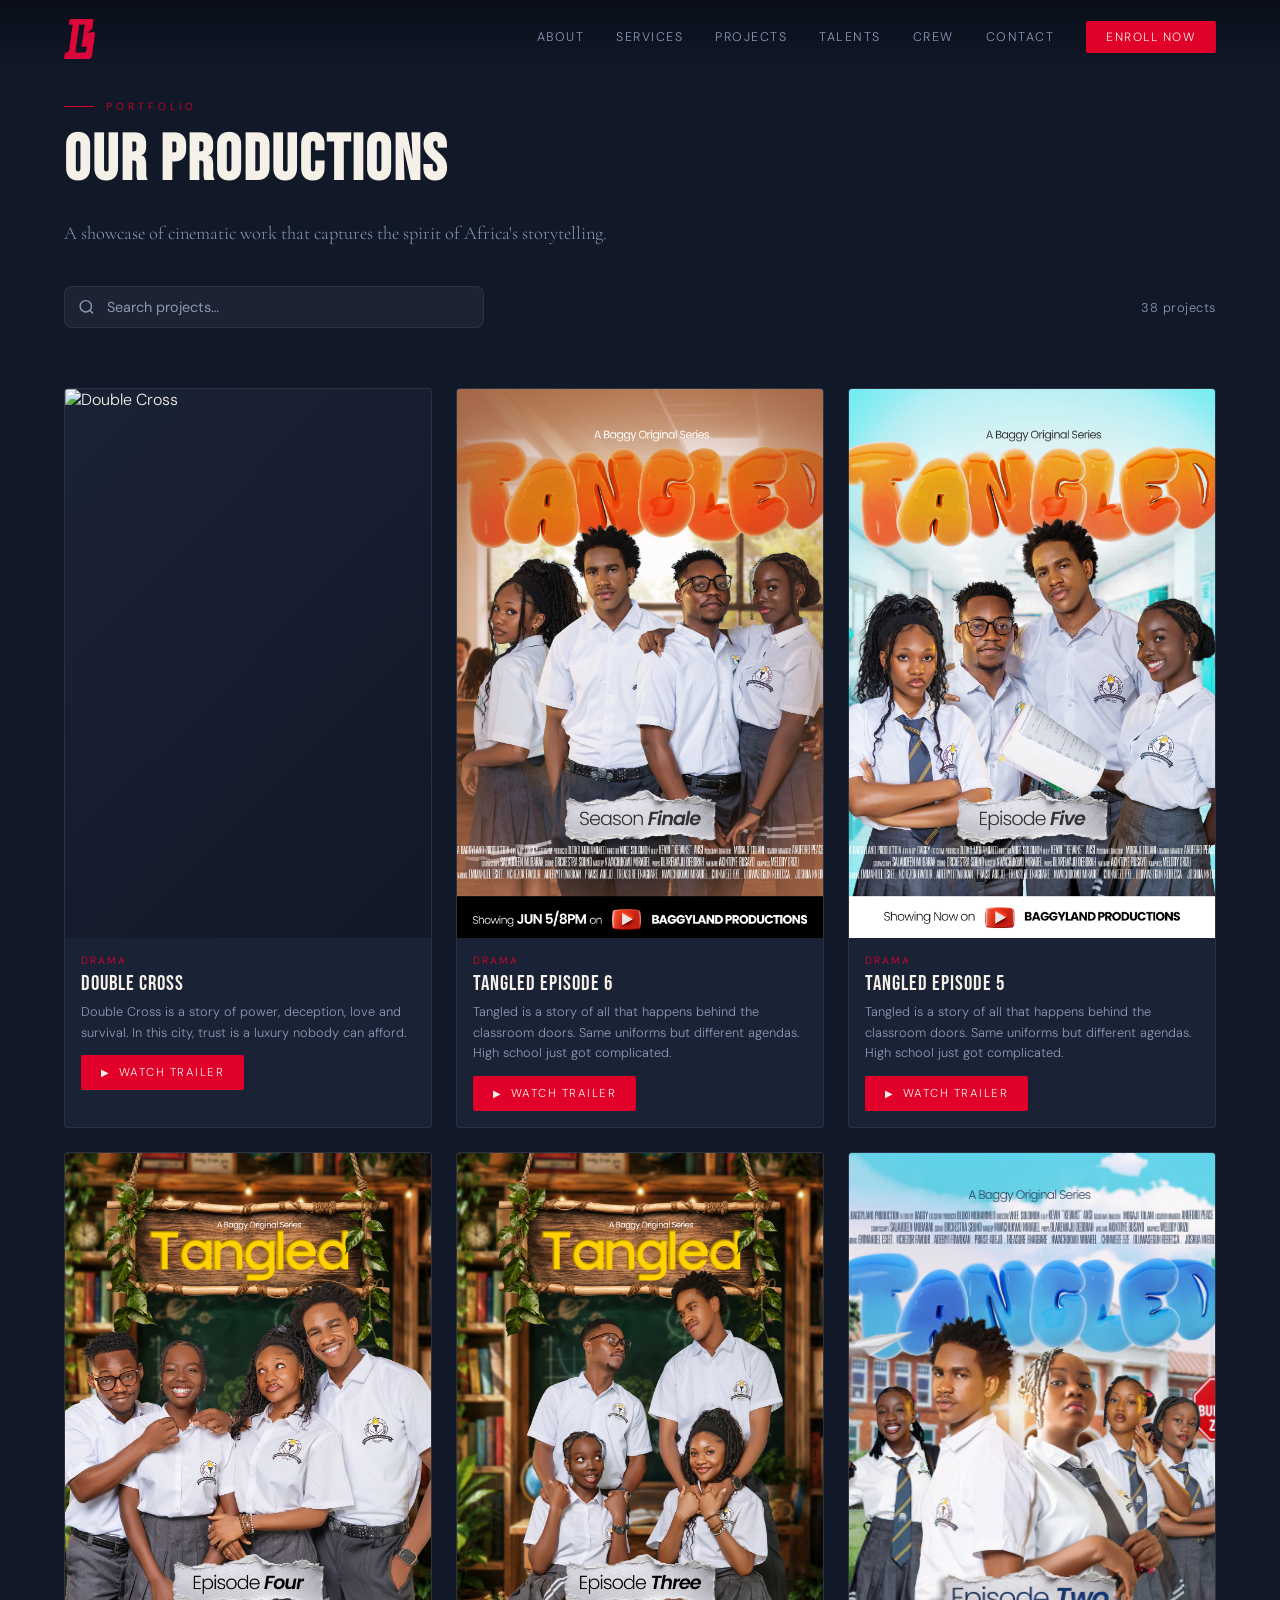
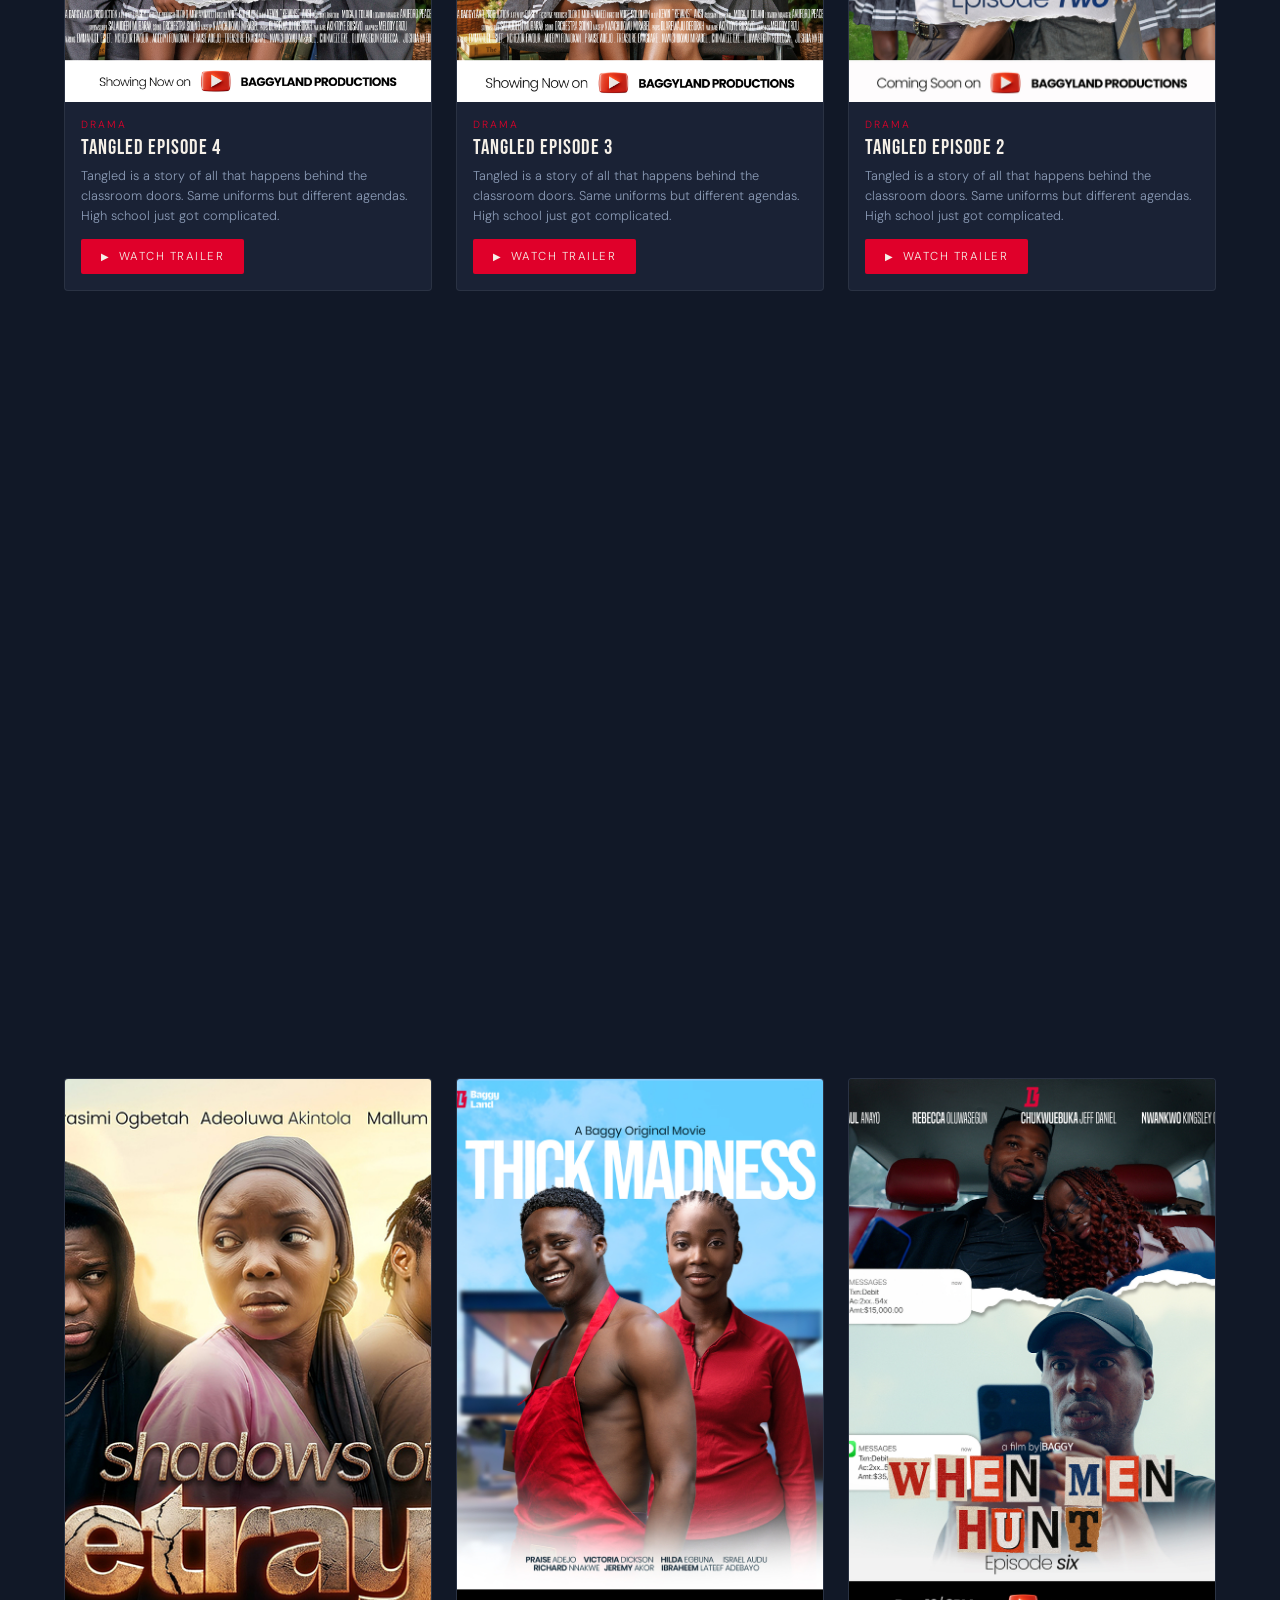
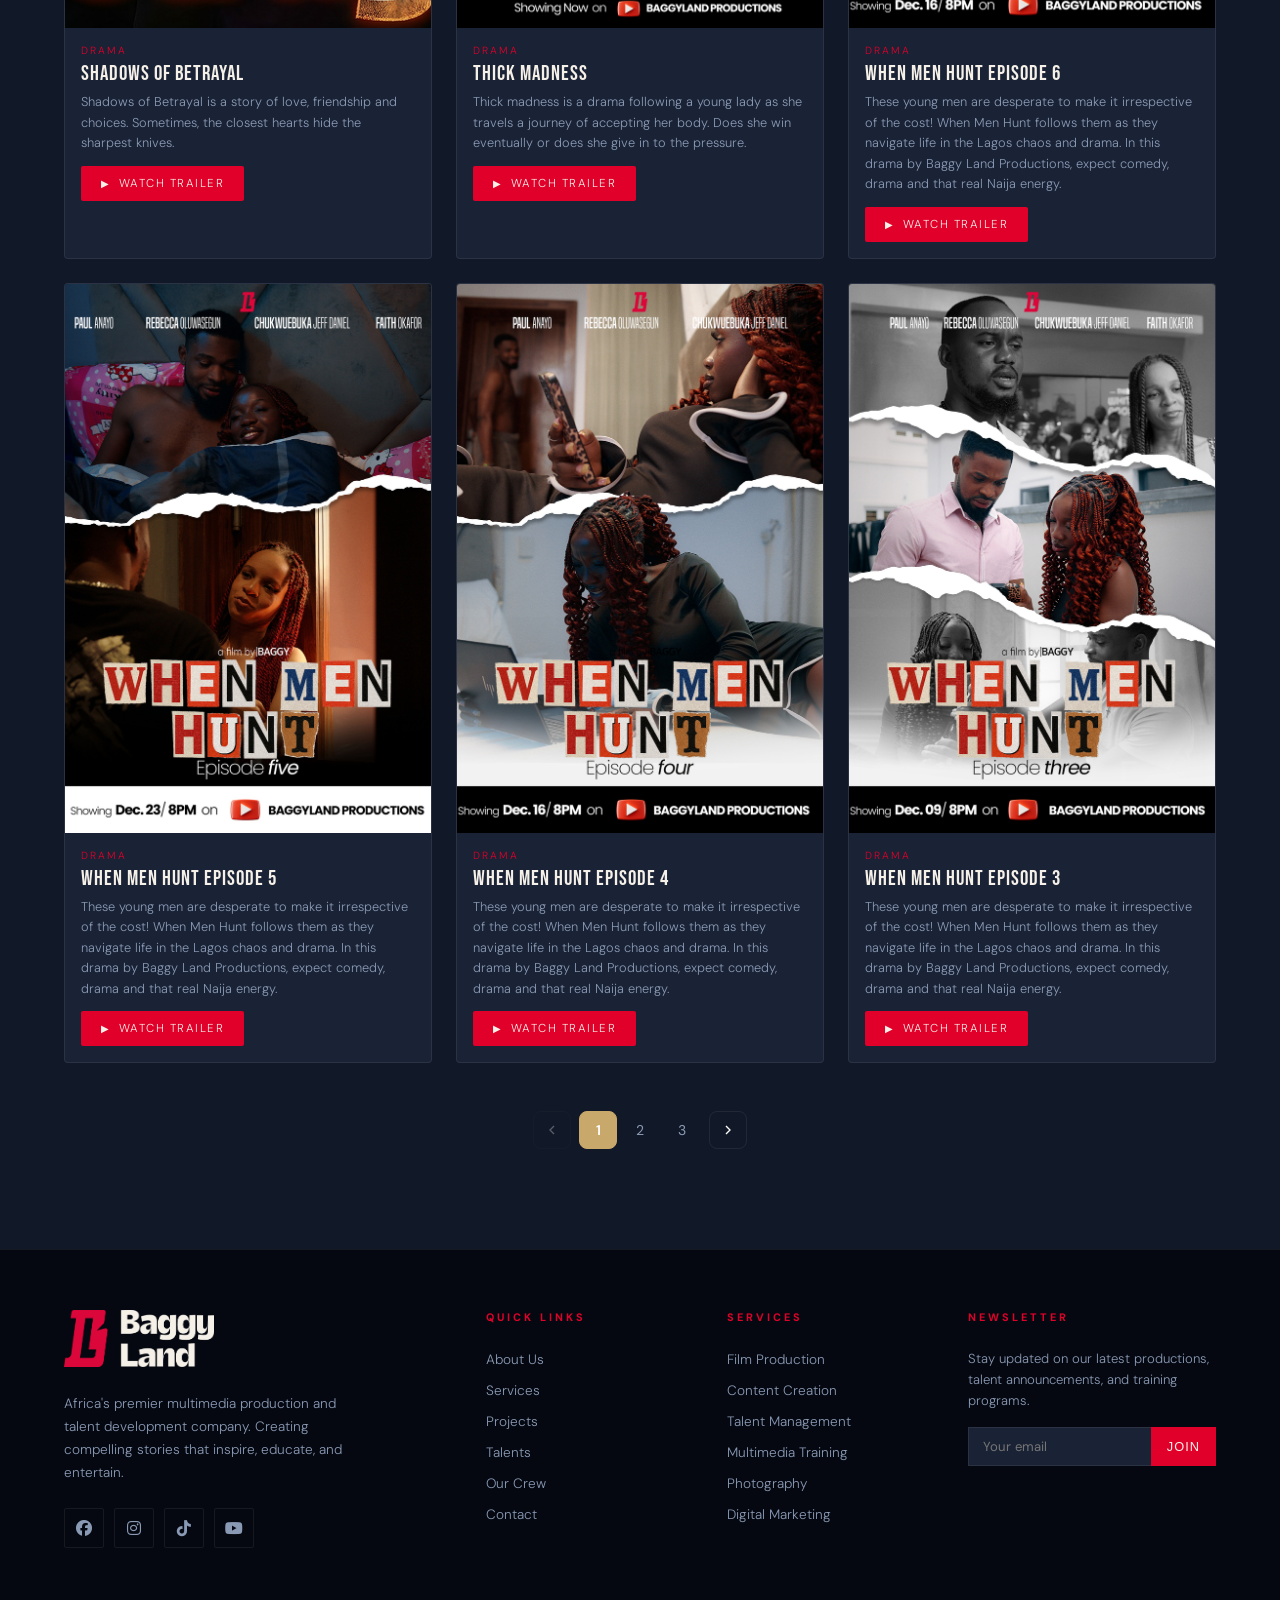
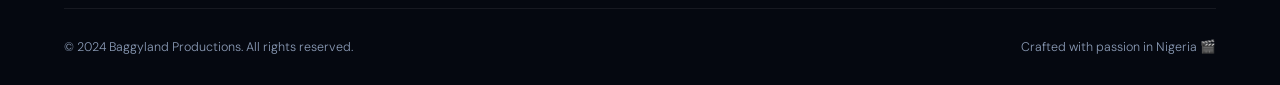
==== commit 34f3f440: "Finished Uploading All Projects" ====
--- a/projects.html
+++ b/projects.html
@@ -468,7 +468,7 @@
         </div>
       </div>
       <div class="project-info">
-        <div cla ss="project-genre">Drama</div>
+        <div class="project-genre">Drama</div>
         <div class="project-title">When Men Hunt Episode 4</div>
         <p class="project-synopsis">These young men are desperate to make it irrespective of the cost! When Men Hunt follows them as they navigate life in the Lagos chaos and drama. In this drama by Baggy Land Productions, expect comedy, drama and that real Naija energy.</p>
         <a href="https://youtu.be/LigFsgYUfqs?si=U3c5NFJV7m8TEih1" target="_blank" class="btn-trailer">Watch Trailer</a>
@@ -485,7 +485,7 @@
         </div>
       </div>
       <div class="project-info">
-        <div cla ss="project-genre">Drama</div>
+        <div class="project-genre">Drama</div>
         <div class="project-title">When Men Hunt Episode 3</div>
         <p class="project-synopsis">These young men are desperate to make it irrespective of the cost! When Men Hunt follows them as they navigate life in the Lagos chaos and drama. In this drama by Baggy Land Productions, expect comedy, drama and that real Naija energy.</p>
         <a href="https://youtu.be/vLIkweHKDwU?si=-Gn93IuVMI3J_ICO" target="_blank" class="btn-trailer">Watch Trailer</a>
@@ -502,10 +502,390 @@
         </div>
       </div>
       <div class="project-info">
-        <div cla ss="project-genre">Drama</div>
+        <div class="project-genre">Drama</div>
         <div class="project-title">The Night Before Christmas</div>
         <p class="project-synopsis">The Night before Christmas is a feel-good and relatable romantic film from Baggy Land Productions. This story that brings friendship, emotions and the festive charm to life is definitely the Christmas film of the season.</p>
         <a href="https://youtu.be/vy1one_jmg4?si=iiy5d5yOSJ8yTkeI" target="_blank" class="btn-trailer">Watch Trailer</a>
+      </div>
+    </div>
+
+    <div class="project-card" data-title="When Men Hunt Episode 2" data-genre="Drama" data-synopsis="These young men are desperate to make it irrespective of the cost! When Men Hunt follows them as they navigate life in the Lagos chaos and drama. In this drama by Baggy Land Productions, expect comedy, drama and that real Naija energy.">
+      <div class="project-poster">
+        <div class="poster-placeholder">
+          <img data-src="img/projects/when men hunt  ig (1).jpg" alt="When Men Hunt Episode 2" class="lazy-img" style="width:100%;height:100%;object-fit:cover;">
+        </div>
+        <div class="project-overlay">
+          <a href="https://youtu.be/_jN3RnrDp8o?si=y6mftYgLMJGygJ9W" target="_blank" class="btn-trailer">Watch Trailer</a>
+        </div>
+      </div>
+      <div class="project-info">
+        <div class="project-genre">Drama</div>
+        <div class="project-title">When Men Hunt Episode 2</div>
+        <p class="project-synopsis">These young men are desperate to make it irrespective of the cost! When Men Hunt follows them as they navigate life in the Lagos chaos and drama. In this drama by Baggy Land Productions, expect comedy, drama and that real Naija energy.</p>
+        <a href="https://youtu.be/_jN3RnrDp8o?si=y6mftYgLMJGygJ9W" target="_blank" class="btn-trailer">Watch Trailer</a>
+      </div>
+    </div>
+
+    <div class="project-card" data-title="Keji & Kidad Finale" data-genre="Drama" data-synopsis="Keji & Kidad follows two wildly different personalities navigating love, laughter and Lagos chaos in this witty, heartfelt series from Baggy Land Productions. Expect comedy, drama, and that real Naija energy.">
+      <div class="project-poster">
+        <div class="poster-placeholder">
+          <img data-src="img/projects/keji and kidad 5.jpg" alt="Keji & Kidad Finale" class="lazy-img" style="width:100%;height:100%;object-fit:cover;">
+        </div>
+        <div class="project-overlay">
+          <a href="https://youtu.be/V7WvejkSUtg?si=DzfS8qwM6qjoQDgS" target="_blank" class="btn-trailer">Watch Trailer</a>
+        </div>
+      </div>
+      <div class="project-info">
+        <div class="project-genre">Drama</div>
+        <div class="project-title">Keji & Kidad Finale</div>
+        <p class="project-synopsis">Keji & Kidad follows two wildly different personalities navigating love, laughter and Lagos chaos in this witty, heartfelt series from Baggy Land Productions. Expect comedy, drama, and that real Naija energy.</p>
+        <a href="https://youtu.be/V7WvejkSUtg?si=DzfS8qwM6qjoQDgS" target="_blank" class="btn-trailer">Watch Trailer</a>
+      </div>
+    </div>
+
+    <div class="project-card" data-title="When Men Hunt Episode 1" data-genre="Drama" data-synopsis="These young men are desperate to make it irrespective of the cost! When Men Hunt follows them as they navigate life in the Lagos chaos and drama. In this drama by Baggy Land Productions, expect comedy, drama and that real Naija energy.">
+      <div class="project-poster">
+        <div class="poster-placeholder">
+          <img data-src="img/projects/when men hunt  ig.jpg" alt="When Men Hunt Episode 1" class="lazy-img" style="width:100%;height:100%;object-fit:cover;">
+        </div>
+        <div class="project-overlay">
+          <a href="https://youtu.be/QNOKHH3TO94?si=WDYdQt2KmgMDZjW5" target="_blank" class="btn-trailer">Watch Trailer</a>
+        </div>
+      </div>
+      <div class="project-info">
+        <div class="project-genre">Drama</div>
+        <div class="project-title">When Men Hunt Episode 1</div>
+        <p class="project-synopsis">These young men are desperate to make it irrespective of the cost! When Men Hunt follows them as they navigate life in the Lagos chaos and drama. In this drama by Baggy Land Productions, expect comedy, drama and that real Naija energy.</p>
+        <a href="https://youtu.be/QNOKHH3TO94?si=WDYdQt2KmgMDZjW5" target="_blank" class="btn-trailer">Watch Trailer</a>
+      </div>
+    </div>
+
+    <div class="project-card" data-title="Behind Closed Doors" data-genre="Drama" data-synopsis="A nollywood thriller that will have you sitting at the edge of your seat and wanting more when it’s over.">
+      <div class="project-poster">
+        <div class="poster-placeholder">
+          <img data-src="img/projects/behind closed doors ig.jpg" alt="Behind Closed Doors" class="lazy-img" style="width:100%;height:100%;object-fit:cover;">
+        </div>
+        <div class="project-overlay">
+          <a href="https://youtu.be/ahxPGbLmHms?si=iBYCPJ4EIxH1XhRK" target="_blank" class="btn-trailer">Watch Trailer</a>
+        </div>
+      </div>
+      <div class="project-info">
+        <div class="project-genre">Drama</div>
+        <div class="project-title">Behind Closed Doors</div>
+        <p class="project-synopsis">A nollywood thriller that will have you sitting at the edge of your seat and wanting more when it’s over.</p>
+        <a href="https://youtu.be/ahxPGbLmHms?si=iBYCPJ4EIxH1XhRK" target="_blank" class="btn-trailer">Watch Trailer</a>
+      </div>
+    </div>
+
+    <div class="project-card" data-title="Keji & Kidad Episode 4" data-genre="Drama" data-synopsis="Keji & Kidad follows two wildly different personalities navigating love, laughter and Lagos chaos in this witty, heartfelt series from Baggy Land Productions. Expect comedy, drama, and that real Naija energy.">
+      <div class="project-poster">
+        <div class="poster-placeholder">
+          <img data-src="img/projects/keji and kidad 4.jpg" alt="Keji & Kidad Episode 4" class="lazy-img" style="width:100%;height:100%;object-fit:cover;">
+        </div>
+        <div class="project-overlay">
+          <a href="https://youtu.be/o-h0vdSBrBU?si=dRa-ujBvKGVSy0i5" target="_blank" class="btn-trailer">Watch Trailer</a>
+        </div>
+      </div>
+      <div class="project-info">
+        <div class="project-genre">Drama</div>
+        <div class="project-title">Keji & Kidad Episode 4</div>
+        <p class="project-synopsis">Keji & Kidad follows two wildly different personalities navigating love, laughter and Lagos chaos in this witty, heartfelt series from Baggy Land Productions. Expect comedy, drama, and that real Naija energy.</p>
+        <a href="https://youtu.be/o-h0vdSBrBU?si=dRa-ujBvKGVSy0i5" target="_blank" class="btn-trailer">Watch Trailer</a>
+      </div>
+    </div>
+
+    <div class="project-card" data-title="The Choice" data-genre="Drama" data-synopsis="The bond of two siblings is tested when they face a tough moment and have to make a big decision.">
+      <div class="project-poster">
+        <div class="poster-placeholder">
+          <img data-src="img/projects/the choice ig.jpg" alt="The Choice" class="lazy-img" style="width:100%;height:100%;object-fit:cover;">
+        </div>
+        <div class="project-overlay">
+          <a href="https://youtu.be/YtAkiOy85C0?si=q4UPFLiHb9zjOjwA" target="_blank" class="btn-trailer">Watch Trailer</a>
+        </div>
+      </div>
+      <div class="project-info">
+        <div class="project-genre">Drama</div>
+        <div class="project-title">The Choice</div>
+        <p class="project-synopsis">The bond of two siblings is tested when they face a tough moment and have to make a big decision.</p>
+        <a href="https://youtu.be/YtAkiOy85C0?si=q4UPFLiHb9zjOjwA" target="_blank" class="btn-trailer">Watch Trailer</a>
+      </div>
+    </div>
+
+    <div class="project-card" data-title="FACE of FEAR" data-genre="Drama" data-synopsis="Fear has a face and it may just be staring right at you! Another Baggyland Production Original.">
+      <div class="project-poster">
+        <div class="poster-placeholder">
+          <img data-src="img/projects/face of fear ig.jpg" alt="FACE of FEAR" class="lazy-img" style="width:100%;height:100%;object-fit:cover;">
+        </div>
+        <div class="project-overlay">
+          <a href="https://youtu.be/JEgBMaKIBMk?si=JjDqo7cP-lto0Qjf" target="_blank" class="btn-trailer">Watch Trailer</a>
+        </div>
+      </div>
+      <div class="project-info">
+        <div class="project-genre">Drama</div>
+        <div class="project-title">FACE of FEAR</div>
+        <p class="project-synopsis">Fear has a face and it may just be staring right at you! Another Baggyland Production Original.</p>
+        <a href="https://youtu.be/JEgBMaKIBMk?si=JjDqo7cP-lto0Qjf" target="_blank" class="btn-trailer">Watch Trailer</a>
+      </div>
+    </div>
+
+    <div class="project-card" data-title="Keji & Kidad Episode 3" data-genre="Drama" data-synopsis="Keji & Kidad follows two wildly different personalities navigating love, laughter and Lagos chaos in this witty, heartfelt series from Baggy Land Productions. Expect comedy, drama, and that real Naija energy.">
+      <div class="project-poster">
+        <div class="poster-placeholder">
+          <img data-src="img/projects/keji and kidad 3.jpg" alt="Keji & Kidad Episode 3" class="lazy-img" style="width:100%;height:100%;object-fit:cover;">
+        </div>
+        <div class="project-overlay">
+          <a href="https://youtu.be/lNgISTcGYVo?si=dWxFqKxgaZ7yAgyx" target="_blank" class="btn-trailer">Watch Trailer</a>
+        </div>
+      </div>
+      <div class="project-info">
+        <div class="project-genre">Drama</div>
+        <div class="project-title">Keji & Kidad Episode 3</div>
+        <p class="project-synopsis">Keji & Kidad follows two wildly different personalities navigating love, laughter and Lagos chaos in this witty, heartfelt series from Baggy Land Productions. Expect comedy, drama, and that real Naija energy.</p>
+        <a href="https://youtu.be/lNgISTcGYVo?si=dWxFqKxgaZ7yAgyx" target="_blank" class="btn-trailer">Watch Trailer</a>
+      </div>
+    </div>
+
+    <div class="project-card" data-title="Keji & Kidad Episode 2" data-genre="Drama" data-synopsis="Keji & Kidad follows two wildly different personalities navigating love, laughter and Lagos chaos in this witty, heartfelt series from Baggy Land Productions. Expect comedy, drama, and that real Naija energy.">
+      <div class="project-poster">
+        <div class="poster-placeholder">
+          <img data-src="img/projects/keji and kidad instagram.jpg" alt="Keji & Kidad Episode 2" class="lazy-img" style="width:100%;height:100%;object-fit:cover;">
+        </div>
+        <div class="project-overlay">
+          <a href="https://youtu.be/aR1x6GFLBJI?si=bKBmnw2JlcAACIfX" target="_blank" class="btn-trailer">Watch Trailer</a>
+        </div>
+      </div>
+      <div class="project-info">
+        <div class="project-genre">Drama</div>
+        <div class="project-title">Keji & Kidad Episode 2</div>
+        <p class="project-synopsis">Keji & Kidad follows two wildly different personalities navigating love, laughter and Lagos chaos in this witty, heartfelt series from Baggy Land Productions. Expect comedy, drama, and that real Naija energy.</p>
+        <a href="https://youtu.be/aR1x6GFLBJI?si=bKBmnw2JlcAACIfX" target="_blank" class="btn-trailer">Watch Trailer</a>
+      </div>
+    </div>
+
+    <div class="project-card" data-title="When Love Comes Late" data-genre="Drama" data-synopsis="A powerful, emotional short film from Baggy Land Productions, exploring heartbreak, timing, and redemption. When love arrives too late, what happens to the heart that waited too long?">
+      <div class="project-poster">
+        <div class="poster-placeholder">
+          <img data-src="img/projects/IMG_3639.jpg" alt="When Love Comes Late" class="lazy-img" style="width:100%;height:100%;object-fit:cover;">
+        </div>
+        <div class="project-overlay">
+          <a href="https://youtu.be/OZzfHk4cjjI?si=nP7d4-8Jylvon96z" target="_blank" class="btn-trailer">Watch Trailer</a>
+        </div>
+      </div>
+      <div class="project-info">
+        <div class="project-genre">Drama</div>
+        <div class="project-title">When Love Comes Late</div>
+        <p class="project-synopsis">A powerful, emotional short film from Baggy Land Productions, exploring heartbreak, timing, and redemption. When love arrives too late, what happens to the heart that waited too long?</p>
+        <a href="https://youtu.be/OZzfHk4cjjI?si=nP7d4-8Jylvon96z" target="_blank" class="btn-trailer">Watch Trailer</a>
+      </div>
+    </div>
+
+    <div class="project-card" data-title="Keji & Kidad Episode 1" data-genre="Drama" data-synopsis="Keji & Kidad follows two wildly different personalities navigating love, laughter, and Lagos chaos in this witty, heartfelt series from Baggy Land Productions. Expect comedy, drama, and that real Naija energy.">
+      <div class="project-poster">
+        <div class="poster-placeholder">
+          <img data-src="img/projects/keji and kidad 1 second idea thumbnail.jpg" alt="Keji & Kidad Episode 1" class="lazy-img" style="width:100%;height:100%;object-fit:cover;">
+        </div>
+        <div class="project-overlay">
+          <a href="https://youtu.be/0_sF1KZR9IY?si=smfaKpmeg19BRlYY" target="_blank" class="btn-trailer">Watch Trailer</a>
+        </div>
+      </div>
+      <div class="project-info">
+        <div class="project-genre">Drama</div>
+        <div class="project-title">Keji & Kidad Episode 1</div>
+        <p class="project-synopsis">Keji & Kidad follows two wildly different personalities navigating love, laughter, and Lagos chaos in this witty, heartfelt series from Baggy Land Productions. Expect comedy, drama, and that real Naija energy.</p>
+        <a href="https://youtu.be/0_sF1KZR9IY?si=smfaKpmeg19BRlYY" target="_blank" class="btn-trailer">Watch Trailer</a>
+      </div>
+    </div>
+
+    <div class="project-card" data-title="PETTY LOVE" data-genre="Drama" data-synopsis="Petty Love is a hilarious and relatable romantic comedy from Baggy Land Productions, exploring the little ego battles, jealousy, and mischief that come with young love.">
+      <div class="project-poster">
+        <div class="poster-placeholder">
+          <img data-src="img/projects/petty love thumbnail.jpg" alt="PETTY LOVE" class="lazy-img" style="width:100%;height:100%;object-fit:cover;">
+        </div>
+        <div class="project-overlay">
+          <a href="https://youtu.be/ctdrKWN6iqY?si=7Y971PM3GDSDol_l" target="_blank" class="btn-trailer">Watch Trailer</a>
+        </div>
+      </div>
+      <div class="project-info">
+        <div class="project-genre">Drama</div>
+        <div class="project-title">PETTY LOVE</div>
+        <p class="project-synopsis">Petty Love is a hilarious and relatable romantic comedy from Baggy Land Productions, exploring the little ego battles, jealousy, and mischief that come with young love.</p>
+        <a href="https://youtu.be/ctdrKWN6iqY?si=7Y971PM3GDSDol_l" target="_blank" class="btn-trailer">Watch Trailer</a>
+      </div>
+    </div>
+
+    <div class="project-card" data-title="Strong Isn't Enough" data-genre="Drama" data-synopsis="A deeply emotional story from Baggy Land Productions, exploring the silent struggles behind strength. She fought for everyone, except herself. Sometimes, strength is the lie we hide behind!">
+      <div class="project-poster">
+        <div class="poster-placeholder">
+          <img data-src="img/projects/strong-isnt-enough.jpg" alt="Strong Isn't Enough" class="lazy-img" style="width:100%;height:100%;object-fit:cover;">
+        </div>
+        <div class="project-overlay">
+          <a href="https://youtu.be/Zy7KFBND8eU?si=oh9ioCjOZ4PLkfQz" target="_blank" class="btn-trailer">Watch Trailer</a>
+        </div>
+      </div>
+      <div class="project-info">
+        <div class="project-genre">Drama</div>
+        <div class="project-title">Strong Isn't Enough</div>
+        <p class="project-synopsis">A deeply emotional story from Baggy Land Productions, exploring the silent struggles behind strength. She fought for everyone, except herself. Sometimes, strength is the lie we hide behind!</p>
+        <a href="https://youtu.be/Zy7KFBND8eU?si=oh9ioCjOZ4PLkfQz" target="_blank" class="btn-trailer">Watch Trailer</a>
+      </div>
+    </div>
+
+    <div class="project-card" data-title="GEN-Z trio" data-genre="Drama" data-synopsis="Credit alert at the wrong time? Is that even possible? Watch these Gen Z's navigate the dilemma.">
+      <div class="project-poster">
+        <div class="poster-placeholder">
+          <img data-src="img/projects/genz-trio.jpg" alt="GEN-Z trio" class="lazy-img" style="width:100%;height:100%;object-fit:cover;">
+        </div>
+        <div class="project-overlay">
+          <a href="https://youtu.be/zFRTWYU8V7w?si=CnTyvbKubCa0gkAR" target="_blank" class="btn-trailer">Watch Trailer</a>
+        </div>
+      </div>
+      <div class="project-info">
+        <div class="project-genre">Drama</div>
+        <div class="project-title">GEN-Z trio</div>
+        <p class="project-synopsis">Credit alert at the wrong time? Is that even possible? Watch these Gen Z's navigate the dilemma.</p>
+        <a href="https://youtu.be/zFRTWYU8V7w?si=CnTyvbKubCa0gkAR" target="_blank" class="btn-trailer">Watch Trailer</a>
+      </div>
+    </div>
+
+    <div class="project-card" data-title="TABLE FOR TWO EPISODE 5" data-genre="Drama" data-synopsis='In this "date one, get one free" situation, will he finally find the love of his life?'>
+      <div class="project-poster">
+        <div class="poster-placeholder">
+          <img data-src="img/projects/table for two grid EP 5.jpg" alt="TABLE FOR TWO EPISODE 5" class="lazy-img" style="width:100%;height:100%;object-fit:cover;">
+        </div>
+        <div class="project-overlay">
+          <a href="https://youtu.be/MCmtdOwO4KU?si=Rd9R9bXUfMCYg2hl" target="_blank" class="btn-trailer">Watch Trailer</a>
+        </div>
+      </div>
+      <div class="project-info">
+        <div class="project-genre">Drama</div>
+        <div class="project-title">TABLE FOR TWO EPISODE 5</div>
+        <p class="project-synopsis">In this "date one, get one free" situation, will he finally find the love of his life?</p>
+        <a href="https://youtu.be/MCmtdOwO4KU?si=Rd9R9bXUfMCYg2hl" target="_blank" class="btn-trailer">Watch Trailer</a>
+      </div>
+    </div>
+
+    <div class="project-card" data-title="THE OTHER SIDE" data-genre="Drama" data-synopsis="A double sided story of love and desire that takes what it can’t have.">
+      <div class="project-poster">
+        <div class="poster-placeholder">
+          <img data-src="img/projects/The other side poster.jpg" alt="THE OTHER SIDE" class="lazy-img" style="width:100%;height:100%;object-fit:cover;">
+        </div>
+        <div class="project-overlay">
+          <a href="https://youtu.be/XKqtgal7eqE?si=gpDwZxEpaBySvhym" target="_blank" class="btn-trailer">Watch Trailer</a>
+        </div>
+      </div>
+      <div class="project-info">
+        <div class="project-genre">Drama</div>
+        <div class="project-title">THE OTHER SIDE</div>
+        <p class="project-synopsis">A double sided story of love and desire that takes what it can’t have.</p>
+        <a href="https://youtu.be/XKqtgal7eqE?si=gpDwZxEpaBySvhym" target="_blank" class="btn-trailer">Watch Trailer</a>
+      </div>
+    </div>
+
+    <div class="project-card" data-title="NUMBERS GAME" data-genre="Drama" data-synopsis="Four ladies are on a mission while deceiving each other. Who will win the game?">
+      <div class="project-poster">
+        <div class="poster-placeholder">
+          <img data-src="img/projects/IMG_3639(1).jpg" alt="NUMBERS GAME" class="lazy-img" style="width:100%;height:100%;object-fit:cover;">
+        </div>
+        <div class="project-overlay">
+          <a href="https://youtu.be/oK4VRmceUk0?si=kq_U2JWzg2hxXP0R" target="_blank" class="btn-trailer">Watch Trailer</a>
+        </div>
+      </div>
+      <div class="project-info">
+        <div class="project-genre">Drama</div>
+        <div class="project-title">NUMBERS GAME</div>
+        <p class="project-synopsis">Four ladies are on a mission while deceiving each other. Who will win the game?</p>
+        <a href="https://youtu.be/oK4VRmceUk0?si=kq_U2JWzg2hxXP0R" target="_blank" class="btn-trailer">Watch Trailer</a>
+      </div>
+    </div>
+
+    <div class="project-card" data-title="TABLE FOR TWO EPISODE 4" data-genre="Drama" data-synopsis="Williams is still searching for love, but today's date comes with a twist. Can they come to a middle ground?">
+      <div class="project-poster">
+        <div class="poster-placeholder">
+          <img data-src="img/projects/table for two grid EP 4.jpg" alt="TABLE FOR TWO EPISODE 4" class="lazy-img" style="width:100%;height:100%;object-fit:cover;">
+        </div>
+        <div class="project-overlay">
+          <a href="https://youtu.be/TVmJNWn-Plc?si=i-0F8zsMkA5GhlHg" target="_blank" class="btn-trailer">Watch Trailer</a>
+        </div>
+      </div>
+      <div class="project-info">
+        <div class="project-genre">Drama</div>
+        <div class="project-title">TABLE FOR TWO EPISODE 4</div>
+        <p class="project-synopsis">Williams is still searching for love, but today's date comes with a twist. Can they come to a middle ground?</p>
+        <a href="https://youtu.be/TVmJNWn-Plc?si=i-0F8zsMkA5GhlHg" target="_blank" class="btn-trailer">Watch Trailer</a>
+      </div>
+    </div>
+
+    <div class="project-card" data-title="FRIENDS WITH BENEFIT!" data-genre="Drama" data-synopsis="How did Friends with Benefit turn to Husband to be!! Watch till the end to Find out!">
+      <div class="project-poster">
+        <div class="poster-placeholder">
+          <img data-src="img/projects/friends-with-benefits.jpg" alt="FRIENDS WITH BENEFIT!" class="lazy-img" style="width:100%;height:100%;object-fit:cover;">
+        </div>
+        <div class="project-overlay">
+          <a href="https://youtu.be/VEueG1yCEKg?si=Fe1gR-KNWg4DegJ9" target="_blank" class="btn-trailer">Watch Trailer</a>
+        </div>
+      </div>
+      <div class="project-info">
+        <div class="project-genre">Drama</div>
+        <div class="project-title">FRIENDS WITH BENEFIT!</div>
+        <p class="project-synopsis">How did Friends with Benefit turn to Husband to be!! Watch till the end to Find out!</p>
+        <a href="https://youtu.be/VEueG1yCEKg?si=Fe1gR-KNWg4DegJ9" target="_blank" class="btn-trailer">Watch Trailer</a>
+      </div>
+    </div>
+
+    <div class="project-card" data-title="TABLE FOR TWO EPISODE 3" data-genre="Drama" data-synopsis="Imagine Going on a date and all she talks about is her male Best Friend !!">
+      <div class="project-poster">
+        <div class="poster-placeholder">
+          <img data-src="img/projects/Table for two ep3 Thumbnail.jpg" alt="TABLE FOR TWO EPISODE 3" class="lazy-img" style="width:100%;height:100%;object-fit:cover;">
+        </div>
+        <div class="project-overlay">
+          <a href="https://youtu.be/66C_ue18pcU?si=4xtEoxXz3Bh9lVyD" target="_blank" class="btn-trailer">Watch Trailer</a>
+        </div>
+      </div>
+      <div class="project-info">
+        <div class="project-genre">Drama</div>
+        <div class="project-title">TABLE FOR TWO EPISODE 3</div>
+        <p class="project-synopsis">Imagine Going on a date and all she talks about is her male Best Friend !! Williams is actually going through a lot.</p>
+        <a href="https://youtu.be/66C_ue18pcU?si=4xtEoxXz3Bh9lVyD" target="_blank" class="btn-trailer">Watch Trailer</a>
+      </div>
+    </div>
+
+    <div class="project-card" data-title="TABLE FOR TWO EPISODE 2" data-genre="Drama" data-synopsis="Another Date drama unfolds as Williams is still in search for the love of his life.
+would this end in God Abeg or God when!!">
+      <div class="project-poster">
+        <div class="poster-placeholder">
+          <img data-src="img/projects/Table for two ep2 Thumbnail.jpg" alt="TABLE FOR TWO EPISODE 2" class="lazy-img" style="width:100%;height:100%;object-fit:cover;">
+        </div>
+        <div class="project-overlay">
+          <a href="https://youtu.be/8tiztKmCq24?si=MHG8YypkGgrXQ48s" target="_blank" class="btn-trailer">Watch Trailer</a>
+        </div>
+      </div>
+      <div class="project-info">
+        <div class="project-genre">Drama</div>
+        <div class="project-title">TABLE FOR TWO EPISODE 2</div>
+        <p class="project-synopsis">Another Date drama unfolds as Williams is still in search for the love of his life.
+would this end in God Abeg or God when!!</p>
+        <a href="https://youtu.be/8tiztKmCq24?si=MHG8YypkGgrXQ48s" target="_blank" class="btn-trailer">Watch Trailer</a>
+      </div>
+    </div>
+
+    <div class="project-card" data-title="TABLE FOR TWO EPISODE 1" data-genre="Drama" data-synopsis="Different date, different drama.
+will williams find love or just another disaster date?
+Table for 2 is a must watch. ">
+      <div class="project-poster">
+        <div class="poster-placeholder">
+          <img data-src="img/projects/Screenshot 2025-08-09 at 16.02.01.png" alt="TABLE FOR TWO EPISODE 1" class="lazy-img" style="width:100%;height:100%;object-fit:cover;">
+        </div>
+        <div class="project-overlay">
+          <a href="https://youtu.be/OX_lcHQi0UU?si=j1El6ouUC-spi9JI" target="_blank" class="btn-trailer">Watch Trailer</a>
+        </div>
+      </div>
+      <div class="project-info">
+        <div class="project-genre">Drama</div>
+        <div class="project-title">TABLE FOR TWO EPISODE 1</div>
+        <p class="project-synopsis">Different date, different drama.
+will williams find love or just another disaster date?
+Table for 2 is a must watch. </p>
+        <a href="https://youtu.be/OX_lcHQi0UU?si=j1El6ouUC-spi9JI" target="_blank" class="btn-trailer">Watch Trailer</a>
       </div>
     </div>
   
